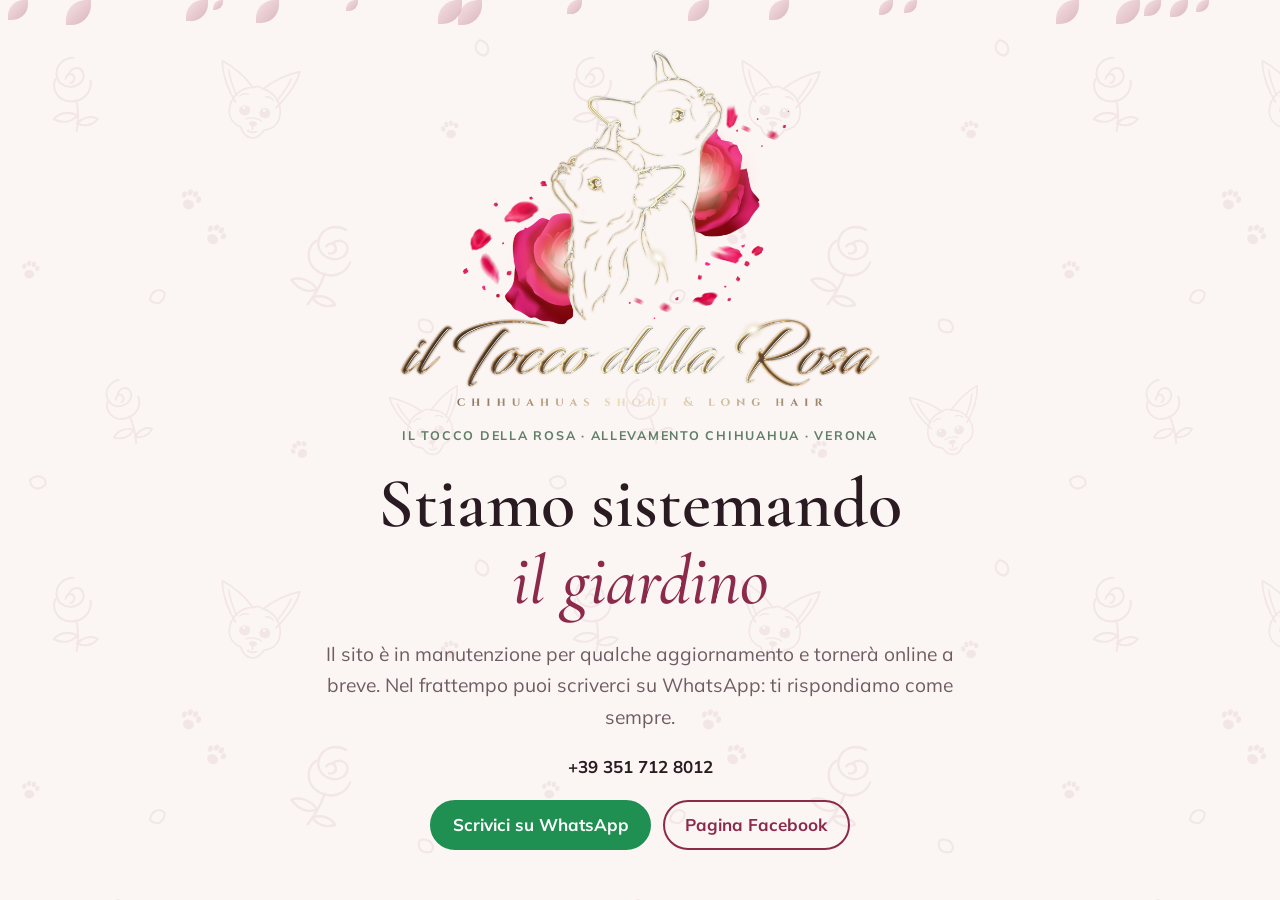
==== cani.html @ 34ce9622 "Testata: loghi ENCI e FCI trasparenti accanto al marchio Co-Authored-By: Claude Sonnet 5.5 <noreply@" ====
<!doctype html>
<html lang="it">
<head>
<meta charset="utf-8">
<meta name="viewport" content="width=device-width, initial-scale=1, viewport-fit=cover">
<title>I nostri Chihuahua: fattrici e stalloni · Il Tocco della Rosa</title>
<meta name="claude:viewport-fit-sides" content="cover">
<meta name="description" content="Fattrici e stalloni Chihuahua a pelo corto e a pelo lungo con pedigree ENCI, test delle rotule e DNA depositato. Allevamento Il Tocco della Rosa, Verona.">
<link rel="canonical" href="https://www.iltoccodellarosa.it/cani.html">
<meta property="og:title" content="I nostri Chihuahua: fattrici e stalloni · Il Tocco della Rosa">
<meta property="og:description" content="Fattrici e stalloni Chihuahua a pelo corto e a pelo lungo con pedigree ENCI, test delle rotule e DNA depositato. Allevamento Il Tocco della Rosa, Verona.">
<meta property="og:type" content="website">
<meta property="og:locale" content="it_IT">
<meta property="og:url" content="https://www.iltoccodellarosa.it/cani.html">
<meta property="og:image" content="https://www.iltoccodellarosa.it/assets/img/logo.png">
<link rel="icon" href="assets/img/favicon.png" type="image/png">
<link rel="apple-touch-icon" href="assets/img/apple-touch-icon.png">
<link rel="stylesheet" href="assets/style.css">
</head>
<body>
<div class="banner-cani" data-banner-cani></div>
<header class="top">
  <div class="wrap">
    <a class="marchio" href="index.html"><img src="assets/img/emblema.png" alt="" width="240" height="183"><span>Il Tocco della Rosa<small>Allevamento Chihuahua</small></span></a><span class="affiliazioni"><img src="assets/img/enci-trasp.png" alt="ENCI" height="32"><img src="assets/img/fci-trasp.png" alt="FCI" height="32"></span>
    <button class="menu-btn" type="button" aria-expanded="false" aria-controls="menu">Menu</button>
    <nav class="principale" id="menu" aria-label="Menu principale"><ul><li><a href="index.html">Home</a></li><li><a href="storia.html">La nostra storia</a></li><li><a href="chi-siamo.html">Chi siamo</a></li><li><a href="cani.html" aria-current="page">I nostri cani</a></li><li><a href="cuccioli.html">Cuccioli</a></li><li><a href="galleria.html">Galleria</a></li><li><a href="contatti.html">Contatti</a></li></ul></nav>
  </div>
</header>
<main>

<section class="sezione">
  <div class="wrap">
    <div class="intestazione">
      <p class="eyebrow">I nostri cani</p>
      <h1>Fattrici e stalloni</h1>
      <p class="lead">Sono i cani che vivono con noi e da cui nascono i nostri cuccioli. Molti sono nati qui, altri arrivano da allevamenti italiani ed esteri scelti con cura.</p>
    </div>
    <div class="filtri" role="group" aria-label="Filtra i cani">
      <button type="button" data-filtro="tutti" aria-pressed="true">Tutti</button>
      <button type="button" data-filtro="F" aria-pressed="false">Fattrici</button>
      <button type="button" data-filtro="M" aria-pressed="false">Stalloni</button>
      <button type="button" data-filtro="PL" aria-pressed="false">Pelo lungo</button>
      <button type="button" data-filtro="PC" aria-pressed="false">Pelo corto</button>
    </div>
    <div class="griglia-cani" id="griglia-cani"></div>
  </div>
</section>

<section class="sezione">
  <div class="wrap">
    <div class="intestazione">
      <p class="eyebrow">Dove tutto è cominciato</p>
      <h2>I Nostri Veterani</h2>
      <p class="lead">Nati nel 2018, sono i cani con cui abbiamo costruito le basi delle nostre linee. Molti dei nostri cuccioli portano il loro sangue, e loro restano parte della famiglia.</p>
    </div>
    <div class="griglia-cani" id="griglia-veterani"></div>
  </div>
</section>

</main>
<footer class="piede">
  <div class="wrap">
    <div>
      <h2>Il Tocco della Rosa</h2>
      <p class="muted">Piccolo allevamento di Chihuahua a pelo lungo e a pelo corto.</p>
    </div>
    <div>
      <h2>Pagine</h2>
      <ul><li><a href="storia.html">La nostra storia</a></li><li><a href="chi-siamo.html">Chi siamo</a></li><li><a href="cani.html">I nostri cani</a></li><li><a href="cuccioli.html">Cuccioli</a></li><li><a href="galleria.html">Galleria</a></li><li><a href="contatti.html">Contatti</a></li></ul>
    </div>
    <div>
      <h2>Contatti</h2>
      <ul>
        <li>WhatsApp: <span data-wa-numero></span></li>
        <li>Email: <span data-email></span></li>
        <li>Zona: <span data-zona></span></li>
        <li><a href="https://www.facebook.com/iltoccodellarosa/" target="_blank" rel="noopener">Pagina Facebook</a></li>
        <li><a href="https://www.instagram.com/iltoccodellarosa/" target="_blank" rel="noopener">Instagram</a></li>
        <li><a href="https://www.tiktok.com/@iltoccodellarosa" target="_blank" rel="noopener">TikTok</a></li>
      </ul>
    </div>
    <p class="riconoscimento"><img src="assets/img/enci.png" alt="ENCI" width="80" height="60" loading="lazy"><img src="assets/img/fci.png" alt="FCI" width="60" height="60" loading="lazy"><span>Allevamento riconosciuto ENCI · FCI</span></p>
    <p class="fine">© <span data-anno>2026</span> Il Tocco della Rosa · <a href="privacy.html">Privacy e cookie</a></p>
  </div>
</footer>
<a class="wa-fisso" data-wa="Ciao, vi scrivo dal sito Il Tocco della Rosa" href="contatti.html" aria-label="Scrivici su WhatsApp"><svg viewBox="0 0 24 24" fill="currentColor" aria-hidden="true"><path d="M12 2a10 10 0 0 0-8.6 15.1L2 22l5-1.3A10 10 0 1 0 12 2Zm0 18.2a8.2 8.2 0 0 1-4.2-1.2l-.3-.2-3 .8.8-2.9-.2-.3A8.2 8.2 0 1 1 12 20.2Zm4.5-6.1c-.2-.1-1.5-.7-1.7-.8s-.4-.1-.6.1-.7.8-.8 1-.3.2-.5.1a6.7 6.7 0 0 1-3.3-2.9c-.3-.4.3-.4.7-1.3.1-.2 0-.3 0-.4l-.8-1.8c-.2-.5-.4-.4-.6-.4h-.5a1 1 0 0 0-.7.3 3 3 0 0 0-.9 2.2 5.1 5.1 0 0 0 1.1 2.7 11.6 11.6 0 0 0 4.4 3.9c1.6.7 2.3.8 3.1.6a2.7 2.7 0 0 0 1.8-1.2 2.2 2.2 0 0 0 .2-1.3c-.1-.1-.3-.2-.5-.3Z"/></svg></a>
<script src="assets/config.js"></script>
<script src="assets/dati.js"></script>
<script src="assets/site.js"></script>
</body>
</html>
---- assets/style.css ----
/* Il Tocco della Rosa — foglio di stile unico per tutto il sito.
   Layout: colonna centrale stretta per i testi, griglie che vanno a una colonna da telefono;
   le foto hanno la forma di un petalo (angoli asimmetrici). */

@font-face{font-family:'Cormorant Garamond';font-style:normal;font-weight:500 600;font-display:swap;src:url('fonts/cormorant.woff2') format('woff2')}
@font-face{font-family:'Cormorant Garamond';font-style:italic;font-weight:500;font-display:swap;src:url('fonts/cormorant-italic.woff2') format('woff2')}
@font-face{font-family:'Mulish';font-style:normal;font-weight:400 700;font-display:swap;src:url('fonts/mulish.woff2') format('woff2')}

:root{
  --bg:#fbf5f4;          /* carta rosata */
  --surface:#ffffff;
  --surface-2:#f4e8e7;
  --ink:#2a1a21;
  --muted:#6f5c64;
  --line:#e7d6d7;
  --rosa:#8c2a4b;        /* rosa antica, colore principale */
  --rosa-soft:#f2dbe1;
  --foglia:#5f7f66;      /* verde foglia, secondario */
  --foglia-soft:#e3ece4;
  --wa:#1f8f52;
  --on-accent:#ffffff;
  --display:'Cormorant Garamond', 'Iowan Old Style', Georgia, serif;
  --body:'Mulish', 'Segoe UI', system-ui, -apple-system, sans-serif;
  --petalo:2.2rem .5rem 2.2rem .5rem;
  --wrap:68rem;
  color-scheme:light;
}
@media (prefers-color-scheme:dark){:root:not([data-theme="light"]){
  --bg:#1b1316;--surface:#251a1e;--surface-2:#2f2227;--ink:#f3e7ea;--muted:#c3adb5;--line:#3d2d33;
  --rosa:#e88fab;--rosa-soft:#40222d;--foglia:#9fbea6;--foglia-soft:#243229;--wa:#37b26f;--on-accent:#1b1316;color-scheme:dark}}
:root[data-theme="dark"]{
  --bg:#1b1316;--surface:#251a1e;--surface-2:#2f2227;--ink:#f3e7ea;--muted:#c3adb5;--line:#3d2d33;
  --rosa:#e88fab;--rosa-soft:#40222d;--foglia:#9fbea6;--foglia-soft:#243229;--wa:#37b26f;--on-accent:#1b1316;color-scheme:dark}

*,*::before,*::after{box-sizing:border-box}
html{-webkit-text-size-adjust:100%}
body::after{content:"";position:fixed;inset:0;z-index:-1;pointer-events:none;background:var(--rosa);opacity:.07;-webkit-mask:url(img/sfondo.svg) repeat 0 0/520px;mask:url(img/sfondo.svg) repeat 0 0/520px}
@media (prefers-color-scheme:dark){:root:not([data-theme="light"]) body::after{opacity:.035}}
:root[data-theme="dark"] body::after{opacity:.035}
body{margin:0;background:var(--bg);isolation:isolate;color:var(--ink);font-family:var(--body);font-size:1.0625rem;line-height:1.65}
img{max-width:100%;display:block}
[hidden]{display:none!important}
a{color:var(--rosa);text-underline-offset:.2em}
a:focus-visible,button:focus-visible,input:focus-visible,textarea:focus-visible,select:focus-visible{outline:3px solid var(--rosa);outline-offset:2px}
h1,h2,h3{font-family:var(--display);font-weight:600;line-height:1.1;text-wrap:balance;margin:0}
h1{font-size:clamp(2.6rem,7vw,4.4rem)}
h2{font-size:clamp(2rem,4.5vw,2.8rem)}
h3{font-size:1.6rem}
p{margin:0}
.wrap{max-width:var(--wrap);margin-inline:auto;padding-left:max(16px,env(safe-area-inset-left,0px));padding-right:max(16px,env(safe-area-inset-right,0px))}
.testo{max-width:40rem}
.stack{display:grid;gap:1rem}
.eyebrow{font-size:.78rem;letter-spacing:.14em;text-transform:uppercase;font-weight:700;color:var(--foglia)}
.lead{font-size:1.2rem;color:var(--muted)}
.muted{color:var(--muted)}

/* segnaposto: testi che Roberto deve completare, ben visibili */
.segnaposto{background:var(--rosa-soft);border:1px dashed var(--rosa);border-radius:.35rem;padding:.05em .4em;font-size:.92em;color:var(--ink)}

/* intestazione */
body::before{content:"";position:fixed;inset:0 0 auto;height:env(safe-area-inset-top,0px);z-index:10;background:var(--bg)}
.top{position:sticky;top:env(safe-area-inset-top,0px);z-index:20;background:color-mix(in srgb,var(--bg) 92%,transparent);backdrop-filter:blur(8px);border-bottom:1px solid var(--line)}
.top .wrap{display:flex;align-items:center;justify-content:space-between;gap:1rem;padding-block:.7rem}
.marchio{display:flex;align-items:center;gap:.6rem;text-decoration:none;color:var(--ink)}
.marchio img{height:4.4rem;width:auto;flex:none;margin:-.4rem 0}
@media (max-width:40rem){.marchio img{height:3.4rem}}
.marchio span{font-family:var(--display);font-size:1.5rem;font-weight:600;line-height:1}
.marchio small{display:block;font-family:var(--body);font-size:.68rem;letter-spacing:.16em;text-transform:uppercase;color:var(--muted);font-weight:700;margin-top:.2rem}
.menu-btn{display:none;background:none;border:1px solid var(--line);border-radius:.6rem;padding:.45rem .7rem;color:var(--ink);font:inherit;font-weight:700;cursor:pointer}
nav.principale ul{list-style:none;margin:0;padding:0;display:flex;flex-wrap:wrap;gap:.2rem}
nav.principale a{display:block;padding:.45rem .7rem;border-radius:2rem;text-decoration:none;color:var(--ink);font-weight:600;font-size:.95rem}
nav.principale a:hover{background:var(--surface-2)}
nav.principale a[aria-current="page"]{background:var(--rosa);color:var(--on-accent)}
@media (max-width:62rem){
  .menu-btn{display:block}
  nav.principale{display:none;position:absolute;left:0;right:0;top:100%;background:var(--bg);border-bottom:1px solid var(--line);padding:.5rem max(16px,env(safe-area-inset-right,0px)) 1rem max(16px,env(safe-area-inset-left,0px))}
  nav.principale.aperto{display:block}
  nav.principale ul{flex-direction:column}
  nav.principale a{padding:.7rem .9rem;font-size:1.05rem}
}

/* sezioni */
main{display:block}
.sezione{padding-block:clamp(3rem,7vw,5.5rem)}
.sezione + .sezione{border-top:1px solid var(--line)}
.sezione.tinta{background:var(--surface-2)}
.intestazione{display:grid;gap:.6rem;margin-bottom:2rem;max-width:44rem}

/* apertura home */
.apertura{padding-block:clamp(2.5rem,6vw,4.5rem)}
.apertura .wrap{display:grid;grid-template-columns:1.1fr .9fr;gap:clamp(2rem,5vw,4rem);align-items:center}
.apertura h1 em{font-style:italic;font-weight:500;color:var(--rosa)}
.apertura .stack{gap:1.3rem}
@media (max-width:50rem){.apertura .wrap{grid-template-columns:1fr}}

.petalo{border-radius:var(--petalo);overflow:hidden;background:var(--surface-2);aspect-ratio:4/5;max-width:100%;position:relative}
.petalo img{width:100%;height:100%;object-fit:cover}
.banner-cani{overflow:hidden;height:clamp(9rem,26vw,20rem);border-bottom:1px solid var(--line);background:var(--surface)}
.banner-cani img{width:100%;height:100%;object-fit:cover;display:block}
.banner-cani .foto-vuota{height:100%}
.foto-vuota{display:grid;place-items:center;text-align:center;padding:1.5rem;color:var(--muted);font-size:.9rem;
  background:radial-gradient(circle at 30% 25%,var(--rosa-soft),transparent 60%),radial-gradient(circle at 75% 80%,var(--foglia-soft),transparent 55%),var(--surface-2)}
.foto-vuota svg{display:block;width:3rem;height:3rem;margin:0 auto .6rem;color:var(--rosa);opacity:.7}

/* pulsanti */
.azioni{display:flex;flex-wrap:wrap;gap:.7rem}
.btn{display:inline-flex;align-items:center;gap:.55rem;padding:.8rem 1.3rem;border-radius:2rem;font-weight:700;text-decoration:none;border:2px solid var(--rosa);color:var(--rosa);background:transparent;font:inherit;font-weight:700;cursor:pointer;line-height:1.2}
.btn:hover{background:var(--rosa-soft)}
.btn.pieno{background:var(--rosa);color:var(--on-accent)}
.btn.pieno:hover{filter:brightness(1.08)}
.btn.wa{background:var(--wa);border-color:var(--wa);color:#fff}
.btn svg{width:1.25rem;height:1.25rem;flex:none}

/* punti di forza */
.punti{display:grid;grid-template-columns:repeat(auto-fit,minmax(15rem,1fr));gap:1.6rem}
.punto{display:grid;gap:.5rem;align-content:start}
.punto h3{font-size:1.45rem}
.punto .segno{width:2.6rem;height:2.6rem;border-radius:50%;display:grid;place-items:center;background:var(--foglia-soft);color:var(--foglia)}
.punto .segno svg{width:1.3rem;height:1.3rem}

/* cani */
.filtri{display:flex;flex-wrap:wrap;gap:.5rem;margin-bottom:1.5rem}
.filtri button{font:inherit;font-weight:600;font-size:.92rem;padding:.4rem .95rem;border-radius:2rem;border:1px solid var(--line);background:var(--surface);color:var(--ink);cursor:pointer}
.filtri button[aria-pressed="true"]{background:var(--ink);color:var(--bg);border-color:var(--ink)}
.griglia-cani{display:grid;grid-template-columns:repeat(auto-fill,minmax(15.5rem,1fr));gap:1.4rem}
.cane{background:var(--surface);border:1px solid var(--line);border-radius:1rem;overflow:hidden;display:grid;grid-template-rows:auto 1fr}
.cane .petalo{border-radius:0;aspect-ratio:1/1}
@media (max-width:30rem){.cane .petalo{aspect-ratio:4/3}}
.cane .corpo{padding:1rem 1.1rem 1.2rem;display:grid;gap:.45rem;align-content:start}
.cane h3{font-size:1.7rem}
.etichette{display:flex;flex-wrap:wrap;gap:.35rem}
.etichetta{font-size:.74rem;font-weight:700;letter-spacing:.06em;text-transform:uppercase;padding:.2rem .55rem;border-radius:2rem;background:var(--surface-2);color:var(--muted)}
.etichetta.f{background:var(--rosa-soft);color:var(--rosa)}
.etichetta.m{background:var(--foglia-soft);color:var(--foglia)}
.cane dl{margin:0;display:grid;grid-template-columns:auto 1fr;gap:.15rem .8rem;font-size:.92rem}
.cane dt{color:var(--muted)}
.cane dd{margin:0;min-width:0}
.cane .detto{margin:-.3rem 0 0;font-size:.9rem;color:var(--muted);font-style:italic}
.cane .nota{font-size:.9rem;font-style:italic;color:var(--muted)}

/* linea del tempo */
.tempo{list-style:none;margin:0;padding:0;display:grid;gap:0;border-left:2px solid var(--rosa-soft);margin-left:.6rem}
.tempo li{position:relative;padding:0 0 1.8rem 1.6rem;display:grid;gap:.25rem;max-width:42rem}
.tempo li::before{content:"";position:absolute;left:-.48rem;top:.45rem;width:.8rem;height:.8rem;border-radius:50%;background:var(--rosa);box-shadow:0 0 0 4px var(--bg)}
.tempo .anno{font-family:var(--display);font-size:1.7rem;font-weight:600;color:var(--rosa);line-height:1;font-variant-numeric:tabular-nums}

/* due colonne testo + foto */
.duo{display:grid;grid-template-columns:1fr 1fr;gap:clamp(2rem,5vw,4rem);align-items:start}
.duo > *{min-width:0}
@media (max-width:50rem){.duo{grid-template-columns:1fr}}
.persona{display:grid;grid-template-columns:9rem 1fr;gap:1.4rem;align-items:start}
.persona .petalo{aspect-ratio:1/1}
@media (max-width:30rem){.persona{grid-template-columns:1fr}.persona .petalo{max-width:11rem}}

/* elenco con spunte */
.spunte{list-style:none;margin:0;padding:0;display:grid;gap:.7rem}
.spunte li{display:grid;grid-template-columns:1.5rem 1fr;gap:.6rem}
.spunte li::before{content:"";width:1.1rem;height:1.1rem;margin-top:.3rem;border-radius:50%;background:var(--foglia-soft);border:2px solid var(--foglia)}

/* riquadro avviso */
.riquadro{background:var(--surface);border:1px solid var(--line);border-radius:1rem;padding:1.5rem;display:grid;gap:.8rem}
.riquadro.rosa{background:var(--rosa-soft);border-color:transparent}

/* galleria */
.galleria{display:grid;grid-template-columns:repeat(auto-fill,minmax(14rem,1fr));gap:1rem}
.galleria figure{margin:0;display:grid;gap:.4rem}
.galleria .petalo{aspect-ratio:1/1;border-radius:1rem}
.galleria button{all:unset;cursor:zoom-in;display:block;border-radius:1rem}
.galleria figcaption{font-size:.9rem;color:var(--muted)}
.lightbox{position:fixed;inset:0;z-index:50;background:rgba(15,8,11,.88);display:grid;place-items:center;padding:max(16px,env(safe-area-inset-top,0px)) max(16px,env(safe-area-inset-right,0px)) max(16px,env(safe-area-inset-bottom,0px)) max(16px,env(safe-area-inset-left,0px))}
.lightbox img{max-height:82vh;border-radius:.6rem}
.lightbox p{color:#f3e7ea;text-align:center;margin-top:.6rem}
.lightbox button{position:absolute;top:calc(12px + env(safe-area-inset-top,0px));right:calc(12px + env(safe-area-inset-right,0px));font:inherit;font-size:1rem;font-weight:700;background:#f3e7ea;color:#2a1a21;border:0;border-radius:2rem;padding:.5rem 1rem;cursor:pointer}

/* contatti e modulo */
.contatti{display:grid;grid-template-columns:.9fr 1.1fr;gap:clamp(2rem,5vw,4rem);align-items:start}
.contatti > *{min-width:0}
@media (max-width:52rem){.contatti{grid-template-columns:1fr}}
.recapiti{display:grid;gap:1.2rem}
.recapito{display:grid;grid-template-columns:2.6rem 1fr;column-gap:.8rem;align-items:center}
.recapito>:not(.icona-recapito){grid-column:2}
.icona-recapito{grid-row:1/span 2;width:2.6rem;height:2.6rem;border-radius:50%;display:grid;place-items:center;background:color-mix(in srgb,var(--rosa) 14%,transparent);color:var(--rosa)}
.icona-recapito svg{width:1.3rem;height:1.3rem}
.recapito{display:grid;gap:.15rem}
.recapito .eyebrow{color:var(--muted)}
.recapito strong{font-size:1.25rem;overflow-wrap:anywhere}
form.modulo{background:var(--surface);border:1px solid var(--line);border-radius:1.2rem;padding:clamp(1.2rem,4vw,2rem);display:grid;gap:1.1rem}
.campo{display:grid;gap:.35rem}
.campo label,.campo legend{font-weight:700;font-size:.95rem}
.campi-due{display:grid;grid-template-columns:1fr 1fr;gap:1rem}
@media (max-width:34rem){.campi-due{grid-template-columns:1fr}}
input[type=text],input[type=email],input[type=tel],select,textarea{width:100%;font:inherit;color:var(--ink);background:var(--bg);border:1px solid var(--line);border-radius:.6rem;padding:.7rem .8rem}
textarea{min-height:8rem;resize:vertical}
fieldset{border:0;margin:0;padding:0;display:grid;gap:.35rem}
.scelte{display:flex;flex-wrap:wrap;gap:.5rem 1.2rem}
.scelte label{font-weight:400;display:flex;gap:.4rem;align-items:center}
.consenso{display:grid;grid-template-columns:auto 1fr;gap:.6rem;font-size:.92rem;align-items:start}
.consenso input{margin-top:.35rem;width:1.1rem;height:1.1rem;accent-color:var(--rosa)}
.esito{border-radius:.7rem;padding:.8rem 1rem;font-weight:600}
.esito.ok{background:var(--foglia-soft);color:var(--ink)}
.esito.errore{background:var(--rosa-soft);color:var(--ink)}
.nascosto{position:absolute;left:-9999px;width:1px;height:1px;overflow:hidden}

/* testo lungo (privacy) */
.documento{max-width:44rem;display:grid;gap:1rem}
.documento h2{font-size:1.9rem;margin-top:1.2rem}

/* piede */
footer.piede{background:var(--surface-2);border-top:1px solid var(--line);padding-block:2.5rem;font-size:.93rem}
footer.piede .wrap{display:grid;grid-template-columns:repeat(auto-fit,minmax(13rem,1fr));gap:1.6rem}
footer.piede h2{font-size:1.4rem;margin-bottom:.4rem}
footer.piede ul{list-style:none;margin:0;padding:0;display:grid;gap:.25rem}
footer.piede a{color:var(--ink)}
footer.piede .fine{grid-column:1/-1;color:var(--muted);border-top:1px solid var(--line);padding-top:1.2rem}

/* pulsante WhatsApp fisso (da telefono) */
.wa-fisso{position:fixed;right:calc(16px + env(safe-area-inset-right,0px));bottom:calc(16px + env(safe-area-inset-bottom,0px));z-index:30;width:3.5rem;height:3.5rem;border-radius:50%;background:var(--wa);color:#fff;display:grid;place-items:center;box-shadow:0 6px 18px rgba(0,0,0,.22)}
.wa-fisso svg{width:1.8rem;height:1.8rem}

@media (prefers-reduced-motion:no-preference){
  .btn,.filtri button,nav.principale a{transition:background-color .15s,filter .15s}
}

/* ---------- animazioni (solo con mouse e se l'utente non ha chiesto meno movimento) ---------- */
.con-petali{position:relative;overflow:hidden;isolation:isolate}
.con-petali .alone{position:absolute;inset:0;z-index:-1;pointer-events:none;opacity:0;transition:opacity .6s;
  background:radial-gradient(28rem circle at var(--mx,50%) var(--my,50%),color-mix(in srgb,var(--rosa) 16%,transparent),transparent 70%)}
.con-petali:hover .alone{opacity:1}
.petali{position:absolute;inset:0;z-index:-1;pointer-events:none}
.petali span{position:absolute;top:0;width:var(--s,18px);height:var(--s,18px);
  translate:var(--px,0) var(--py,0);transition:translate 1s cubic-bezier(.2,.7,.2,1)}
.petali i{display:block;width:100%;height:100%;border-radius:80% 0 80% 0;opacity:.7;
  background:linear-gradient(135deg,var(--rosa-soft),color-mix(in srgb,var(--rosa) 45%,transparent))}
@media (prefers-reduced-motion:no-preference){
  .petali span{animation:cade var(--d,16s) linear infinite}
  .petali i{animation:dondola calc(var(--d,16s) / 4) ease-in-out infinite alternate}
  @keyframes cade{from{transform:translateY(-40px)}to{transform:translateY(var(--h,600px))}}
  @keyframes dondola{from{transform:translateX(-18px) rotate(-30deg)}to{transform:translateX(18px) rotate(140deg)}}
  .inclina{transition:transform .25s ease-out,box-shadow .25s;transform-style:preserve-3d;will-change:transform}
  .inclina:hover{box-shadow:0 18px 40px -18px color-mix(in srgb,var(--rosa) 45%,transparent)}
  .cane .petalo img,.galleria .petalo img,.apertura .petalo img{transition:transform .6s cubic-bezier(.2,.7,.2,1)}
  .cane:hover .petalo img,.galleria button:hover .petalo img{transform:scale(1.06)}
  .btn{transition:transform .2s,background-color .15s,filter .15s,box-shadow .2s}
  .btn:hover{transform:translateY(-2px);box-shadow:0 8px 18px -10px color-mix(in srgb,var(--rosa) 60%,transparent)}
  .punto .segno{transition:transform .35s cubic-bezier(.3,1.6,.5,1)}
  .punto:hover .segno{transform:scale(1.15) rotate(-8deg)}
  .marchio img{transition:transform .5s cubic-bezier(.3,1.6,.5,1)}
  .marchio:hover img{transform:rotate(-14deg) scale(1.1)}
  .tempo li::before{transition:transform .3s}
  .tempo li:hover::before{transform:scale(1.5)}
  .entra{transform:translateY(18px);opacity:.01;transition:transform .7s cubic-bezier(.2,.7,.2,1),opacity .7s}
  .entra.vista{transform:none;opacity:1}
}

/* dissolvenza nel passaggio tra le pagine */
@media (prefers-reduced-motion:no-preference){
  main,footer.piede{animation:compare .35s ease-out both}
  @keyframes compare{from{opacity:0;transform:translateY(6px)}to{opacity:1;transform:none}}
  html.in-uscita main,html.in-uscita footer.piede{opacity:0;transform:translateY(-4px);transition:opacity .18s ease-in,transform .18s ease-in}
}

/* banner animato */
.banner-cani.bn{position:relative;height:clamp(8rem,19.5vw,14.5rem);background:#2a1a20;isolation:isolate}
.bn-bg{position:absolute;inset:-8%;background-size:cover;background-position:center;filter:blur(18px) saturate(1.2);opacity:0;transform:scale(1.1);transition:opacity 1.8s ease;animation:bn-ken 26s ease-in-out infinite alternate}
.bn-bg.on{opacity:.9}
@keyframes bn-ken{from{transform:scale(1.1) translateX(-2%)}to{transform:scale(1.25) translateX(2%)}}
.bn-velo{position:absolute;inset:0;background:radial-gradient(ellipse at 50% 120%,rgba(140,42,75,.55),transparent 60%),linear-gradient(90deg,rgba(40,18,26,.55),rgba(40,18,26,.05) 30%,rgba(40,18,26,.05) 70%,rgba(40,18,26,.55))}
.bn-carte{position:absolute;inset:0;display:flex;justify-content:center;align-items:center;gap:0;padding:0 1rem}
.bn-carta{position:relative;margin:0;height:78%;aspect-ratio:4/5;-webkit-mask:radial-gradient(closest-side,#000 82%,transparent 100%);mask:radial-gradient(closest-side,#000 82%,transparent 100%);animation:bn-galleggia 7s ease-in-out infinite}
.bn-carta img{display:block;width:100%;height:100%;object-fit:cover;transition:opacity 1.2s ease}
.bn-carta .bn-next{position:absolute;inset:0;opacity:0}
.bn-carta.cambia .bn-next{opacity:1}
.bn-carta+.bn-carta{margin-left:clamp(-1.2rem,-1vw,-.4rem)}.bn-c0{--r:-7deg;height:42%;animation-delay:-1s}.bn-c1{--r:-4deg;height:56%;z-index:1;animation-delay:-3s}.bn-c2{--r:-2deg;height:72%;z-index:2;animation-delay:-5s}.bn-c3{--r:0deg;height:98%;z-index:3;animation-delay:-2s}.bn-c4{--r:2deg;height:72%;z-index:2;animation-delay:-4s}.bn-c5{--r:4deg;height:56%;z-index:1;animation-delay:-6s}.bn-c6{--r:7deg;height:42%;animation-delay:-1.5s}
@keyframes bn-galleggia{0%,100%{transform:rotate(var(--r)) translateY(0)}50%{transform:rotate(calc(var(--r) * -.4)) translateY(-8px)}}
@media (max-width:40rem){.bn-c0,.bn-c6{display:none}}
.bn-petali{position:absolute;inset:0;overflow:hidden;pointer-events:none}
.bn-petali i{position:absolute;top:-10%;width:14px;height:10px;border-radius:70% 0 70% 0;background:linear-gradient(135deg,#f6b6c8,#e47fa0);opacity:.85;animation:bn-cade linear infinite}
@keyframes bn-cade{0%{transform:translate(0,0) rotate(0)}100%{transform:translate(60px,var(--h,26rem)) rotate(540deg);opacity:0}}
@media (prefers-reduced-motion:reduce){.bn-bg,.bn-carta,.bn-petali i{animation:none}.bn-petali{display:none}}
/* modulo a tutta pagina (contatti.html?modulo) */
.torna-contatti{display:none}
.solo-modulo .recapiti,.solo-modulo .intestazione .lead,.solo-modulo .piede{display:none}
.solo-modulo .contatti{grid-template-columns:minmax(0,46rem);justify-content:center;gap:.8rem}
.solo-modulo .intestazione{max-width:46rem;margin-inline:auto}
.solo-modulo .torna-contatti{display:block;margin:0}
/* video TikTok in galleria */
.galleria .video-tt{aspect-ratio:9/16;border-radius:1rem;overflow:hidden;background:#000}
.galleria .video-tt iframe{display:block;width:100%;height:100%;border:0}
.galleria{align-items:start}
.galleria .cartella a{display:block;text-decoration:none;color:inherit}
.album{position:relative;padding:.6rem .6rem 0 0}
.album .foglio{position:absolute;inset:.6rem .6rem 0 0;border-radius:1rem;background:#f6c9d6;box-shadow:0 6px 18px -8px rgba(140,42,75,.5)}
.album .f1{transform:rotate(5deg)}.album .f2{transform:rotate(-3deg);background:#fbe3ea}
.copertina-sez{position:relative;aspect-ratio:1;border-radius:1rem;overflow:hidden;display:grid;place-items:center;background:linear-gradient(135deg,#f8d3de,#e98aa8);box-shadow:0 14px 30px -14px rgba(140,42,75,.6);transition:transform .35s ease}
.copertina-sez img{position:absolute;inset:0;width:100%;height:100%;object-fit:cover}
.copertina-sez::after{content:"";position:absolute;inset:0;background:linear-gradient(180deg,rgba(228,127,160,.15) 30%,rgba(140,42,75,.85))}
.copertina-sez .disegno svg{width:5rem;height:5rem;color:#fff}
.cartella a:hover .copertina-sez{transform:translateY(-4px) rotate(-1deg)}
.copertina-sez .play{position:absolute;z-index:1;top:.8rem;right:.8rem;width:2.6rem;height:2.6rem;border-radius:50%;background:rgba(255,255,255,.92);color:#8c2a4b;display:grid;place-items:center}
.copertina-sez .play svg{width:1.2rem;height:1.2rem;margin-left:.15rem}
.copertina-sez .titolo-sez{position:absolute;z-index:1;left:1rem;right:1rem;bottom:2.9rem;color:#fff;font-family:'Cormorant Garamond',serif;font-size:1.7rem;line-height:1.1;text-shadow:0 2px 8px rgba(0,0,0,.35)}
.copertina-sez .conta{position:absolute;z-index:1;left:1rem;bottom:1rem;background:#fff;color:#8c2a4b;font-size:.85rem;font-weight:600;padding:.25rem .8rem;border-radius:1rem;white-space:nowrap}
.piede .riconoscimento{grid-column:1/-1;margin:0;padding-top:1rem;border-top:1px solid var(--line);display:flex;align-items:center;justify-content:center;gap:1rem;flex-wrap:wrap;text-align:center;font-size:.95rem;letter-spacing:.02em}
.piede .riconoscimento img{height:3.4rem;width:auto;background:#fff;border-radius:.6rem;padding:.25rem}
/* piè di pagina ridotto: solo affisso/loghi e copyright (le colonne doppiavano menu e contatti) */
.piede .wrap > div{display:none}
.piede .riconoscimento{border-top:0;padding-top:0}
/* piè di pagina compatto: loghi, sotto la scritta piccola, poi copyright */
footer.piede{padding-block:1.4rem}
footer.piede .wrap{gap:.6rem}
.piede .riconoscimento{gap:.4rem 1rem}
.piede .riconoscimento span{flex-basis:100%;font-size:.78rem;letter-spacing:.06em;color:var(--muted)}
.piede .riconoscimento img{height:2.8rem}
footer.piede .fine{border-top:0;padding-top:0;margin:0;text-align:center;font-size:.82rem}

.didascalia{text-align:center;font-style:italic;font-size:.9rem;opacity:.8;margin-top:.6rem}
.cane .credito{font-size:.75rem;font-style:italic;color:var(--muted);text-align:center;margin:.35rem .8rem 0}
[data-copertina] .petalo{aspect-ratio:.92}
.top .affiliazioni{display:flex;align-items:center;gap:.4rem;margin-right:auto;flex:none}
.top .affiliazioni img{height:1.6rem;width:auto;opacity:.9}
@media (max-width:70rem) and (min-width:62.01rem){.top .wrap{gap:.5rem}.top .affiliazioni{gap:.25rem}.top .affiliazioni img{height:1.2rem}nav.principale a{padding:.45rem .5rem;font-size:.9rem}}
@media (max-width:40rem){.top .affiliazioni{gap:.4rem}.top .affiliazioni img{height:1.5rem}}
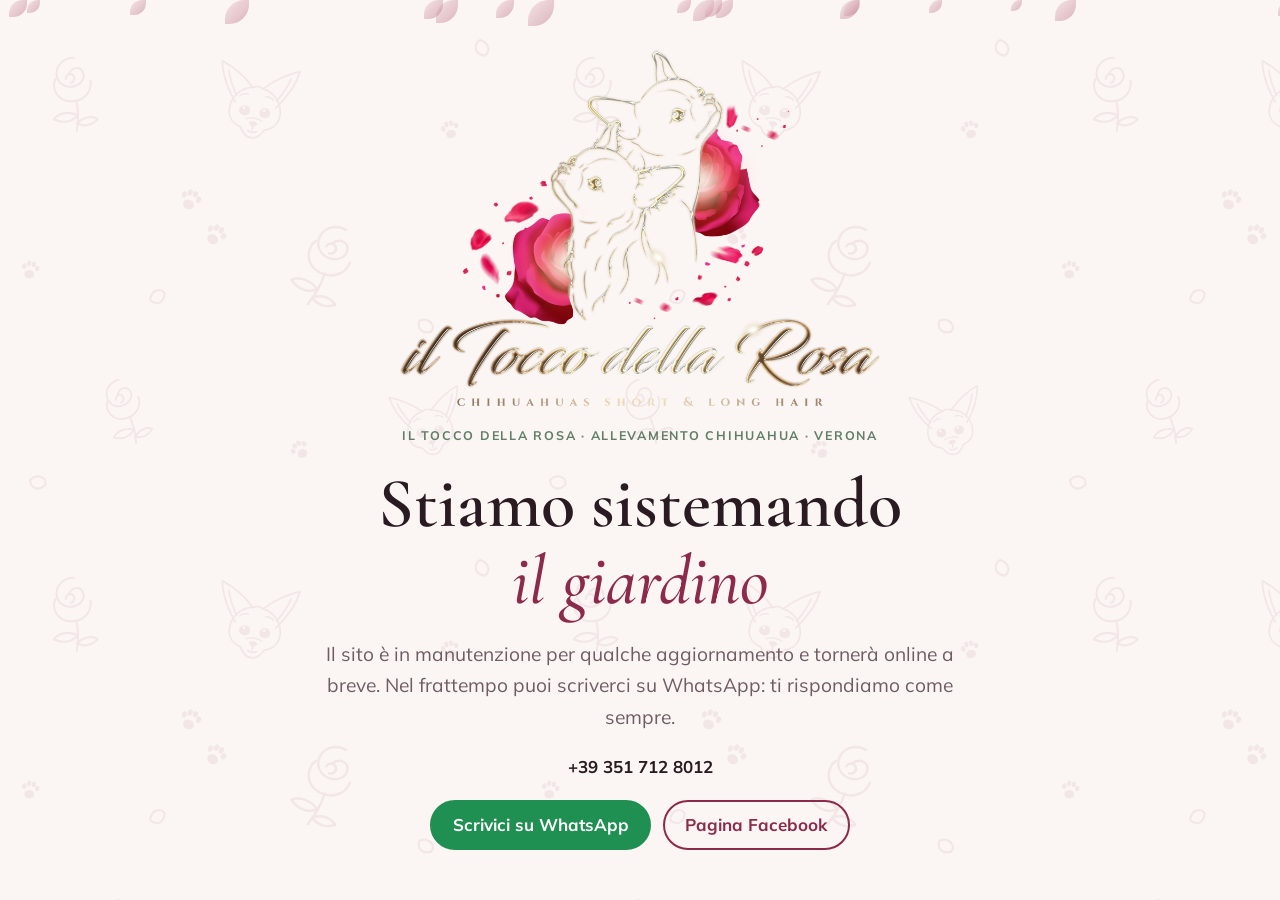
==== commit 742d4044: "Testata: loghi ENCI e FCI opachi, insieme a sinistra del marchio Co-Authored-By: Claude Sonnet 5.5 <" ====
--- a/cani.html
+++ b/cani.html
@@ -21,7 +21,7 @@
 <div class="banner-cani" data-banner-cani></div>
 <header class="top">
   <div class="wrap">
-    <a class="marchio" href="index.html"><img src="assets/img/emblema.png" alt="" width="240" height="183"><span>Il Tocco della Rosa<small>Allevamento Chihuahua</small></span></a><span class="affiliazioni"><img src="assets/img/enci-trasp.png" alt="ENCI" height="32"><img src="assets/img/fci-trasp.png" alt="FCI" height="32"></span>
+    <span class="affiliazioni"><img src="assets/img/enci-op.png" alt="ENCI" height="32"><img src="assets/img/fci-op.png" alt="FCI" height="32"></span><a class="marchio" href="index.html"><img src="assets/img/emblema.png" alt="" width="240" height="183"><span>Il Tocco della Rosa<small>Allevamento Chihuahua</small></span></a>
     <button class="menu-btn" type="button" aria-expanded="false" aria-controls="menu">Menu</button>
     <nav class="principale" id="menu" aria-label="Menu principale"><ul><li><a href="index.html">Home</a></li><li><a href="storia.html">La nostra storia</a></li><li><a href="chi-siamo.html">Chi siamo</a></li><li><a href="cani.html" aria-current="page">I nostri cani</a></li><li><a href="cuccioli.html">Cuccioli</a></li><li><a href="galleria.html">Galleria</a></li><li><a href="contatti.html">Contatti</a></li></ul></nav>
   </div>
--- a/assets/style.css
+++ b/assets/style.css
@@ -71,7 +71,7 @@
 nav.principale a{display:block;padding:.45rem .7rem;border-radius:2rem;text-decoration:none;color:var(--ink);font-weight:600;font-size:.95rem}
 nav.principale a:hover{background:var(--surface-2)}
 nav.principale a[aria-current="page"]{background:var(--rosa);color:var(--on-accent)}
-@media (max-width:62rem){
+@media (max-width:68rem){
   .menu-btn{display:block}
   nav.principale{display:none;position:absolute;left:0;right:0;top:100%;background:var(--bg);border-bottom:1px solid var(--line);padding:.5rem max(16px,env(safe-area-inset-right,0px)) 1rem max(16px,env(safe-area-inset-left,0px))}
   nav.principale.aperto{display:block}
@@ -316,7 +316,8 @@
 .didascalia{text-align:center;font-style:italic;font-size:.9rem;opacity:.8;margin-top:.6rem}
 .cane .credito{font-size:.75rem;font-style:italic;color:var(--muted);text-align:center;margin:.35rem .8rem 0}
 [data-copertina] .petalo{aspect-ratio:.92}
-.top .affiliazioni{display:flex;align-items:center;gap:.4rem;margin-right:auto;flex:none}
-.top .affiliazioni img{height:1.6rem;width:auto;opacity:.9}
-@media (max-width:70rem) and (min-width:62.01rem){.top .wrap{gap:.5rem}.top .affiliazioni{gap:.25rem}.top .affiliazioni img{height:1.2rem}nav.principale a{padding:.45rem .5rem;font-size:.9rem}}
-@media (max-width:40rem){.top .affiliazioni{gap:.4rem}.top .affiliazioni img{height:1.5rem}}
+.top .affiliazioni{display:flex;align-items:center;gap:.4rem;flex:none}
+.top .affiliazioni + .marchio{margin-right:auto}
+.top .affiliazioni img{height:2.1rem;width:auto;background:#fff;border-radius:.4rem;padding:.12rem;box-shadow:0 1px 4px rgba(0,0,0,.12)}
+@media (min-width:68.01rem){.top .wrap{gap:.6rem}.top .affiliazioni{gap:.25rem}nav.principale a{padding:.45rem .5rem;font-size:.9rem}}
+@media (max-width:40rem){.top .affiliazioni{gap:.25rem}.top .affiliazioni img{height:1.7rem}.top .wrap{gap:.5rem}}
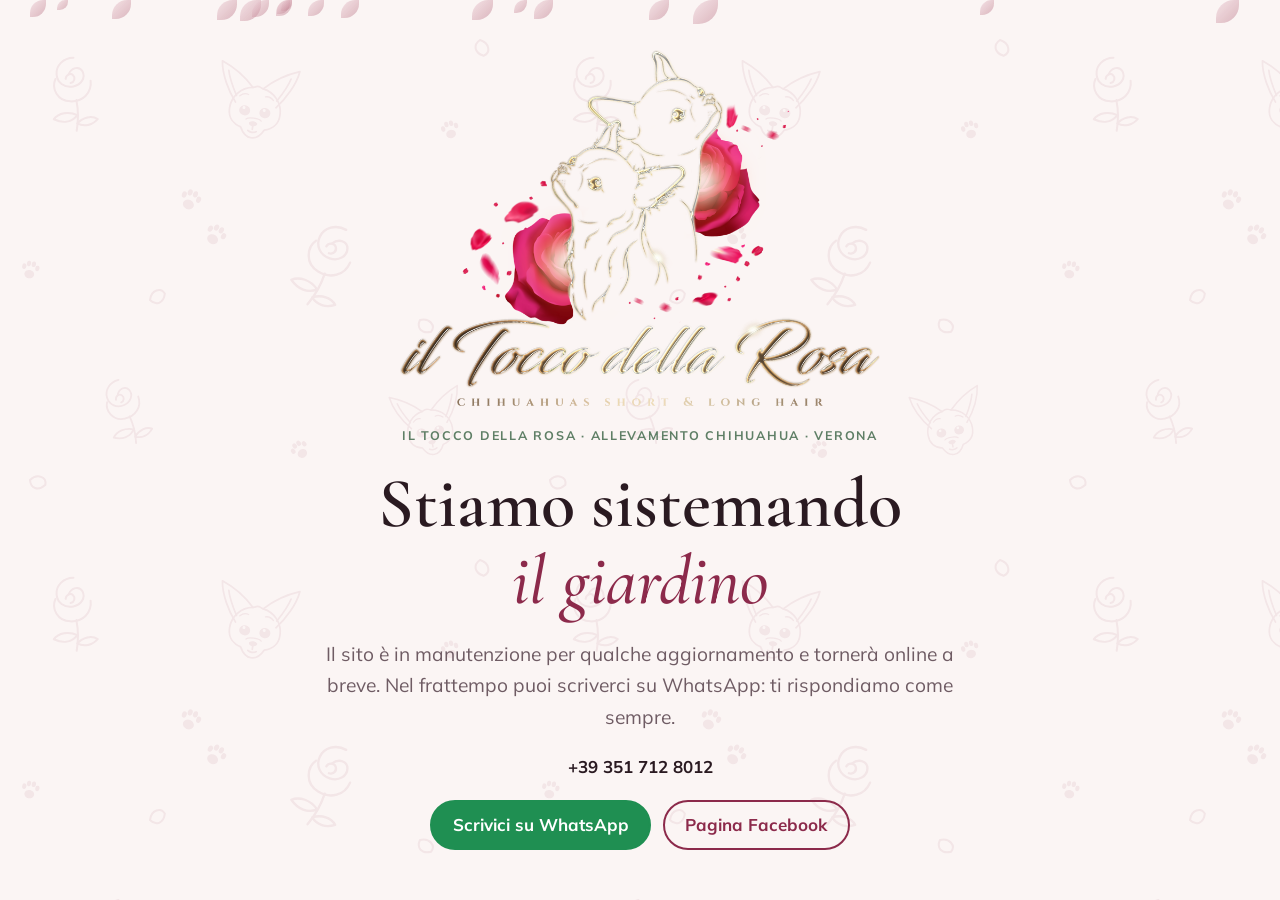
==== commit a732c49f: "Testata: loghi ENCI e FCI del piè di pagina, 30% più piccoli Co-Authored-By: Claude Sonnet 5.5 <nore" ====
--- a/cani.html
+++ b/cani.html
@@ -21,7 +21,7 @@
 <div class="banner-cani" data-banner-cani></div>
 <header class="top">
   <div class="wrap">
-    <span class="affiliazioni"><img src="assets/img/enci-op.png" alt="ENCI" height="32"><img src="assets/img/fci-op.png" alt="FCI" height="32"></span><a class="marchio" href="index.html"><img src="assets/img/emblema.png" alt="" width="240" height="183"><span>Il Tocco della Rosa<small>Allevamento Chihuahua</small></span></a>
+    <span class="affiliazioni"><img src="assets/img/enci.png" alt="ENCI" height="32"><img src="assets/img/fci.png" alt="FCI" height="32"></span><a class="marchio" href="index.html"><img src="assets/img/emblema.png" alt="" width="240" height="183"><span>Il Tocco della Rosa<small>Allevamento Chihuahua</small></span></a>
     <button class="menu-btn" type="button" aria-expanded="false" aria-controls="menu">Menu</button>
     <nav class="principale" id="menu" aria-label="Menu principale"><ul><li><a href="index.html">Home</a></li><li><a href="storia.html">La nostra storia</a></li><li><a href="chi-siamo.html">Chi siamo</a></li><li><a href="cani.html" aria-current="page">I nostri cani</a></li><li><a href="cuccioli.html">Cuccioli</a></li><li><a href="galleria.html">Galleria</a></li><li><a href="contatti.html">Contatti</a></li></ul></nav>
   </div>
--- a/assets/style.css
+++ b/assets/style.css
@@ -318,6 +318,6 @@
 [data-copertina] .petalo{aspect-ratio:.92}
 .top .affiliazioni{display:flex;align-items:center;gap:.4rem;flex:none}
 .top .affiliazioni + .marchio{margin-right:auto}
-.top .affiliazioni img{height:2.1rem;width:auto;background:#fff;border-radius:.4rem;padding:.12rem;box-shadow:0 1px 4px rgba(0,0,0,.12)}
+.top .affiliazioni img{height:2.4rem;width:auto;background:#fff;border-radius:.42rem;padding:.18rem}
 @media (min-width:68.01rem){.top .wrap{gap:.6rem}.top .affiliazioni{gap:.25rem}nav.principale a{padding:.45rem .5rem;font-size:.9rem}}
-@media (max-width:40rem){.top .affiliazioni{gap:.25rem}.top .affiliazioni img{height:1.7rem}.top .wrap{gap:.5rem}}
+@media (max-width:40rem){.top .affiliazioni{gap:.25rem}.top .affiliazioni img{height:2rem}.top .wrap{gap:.5rem}}
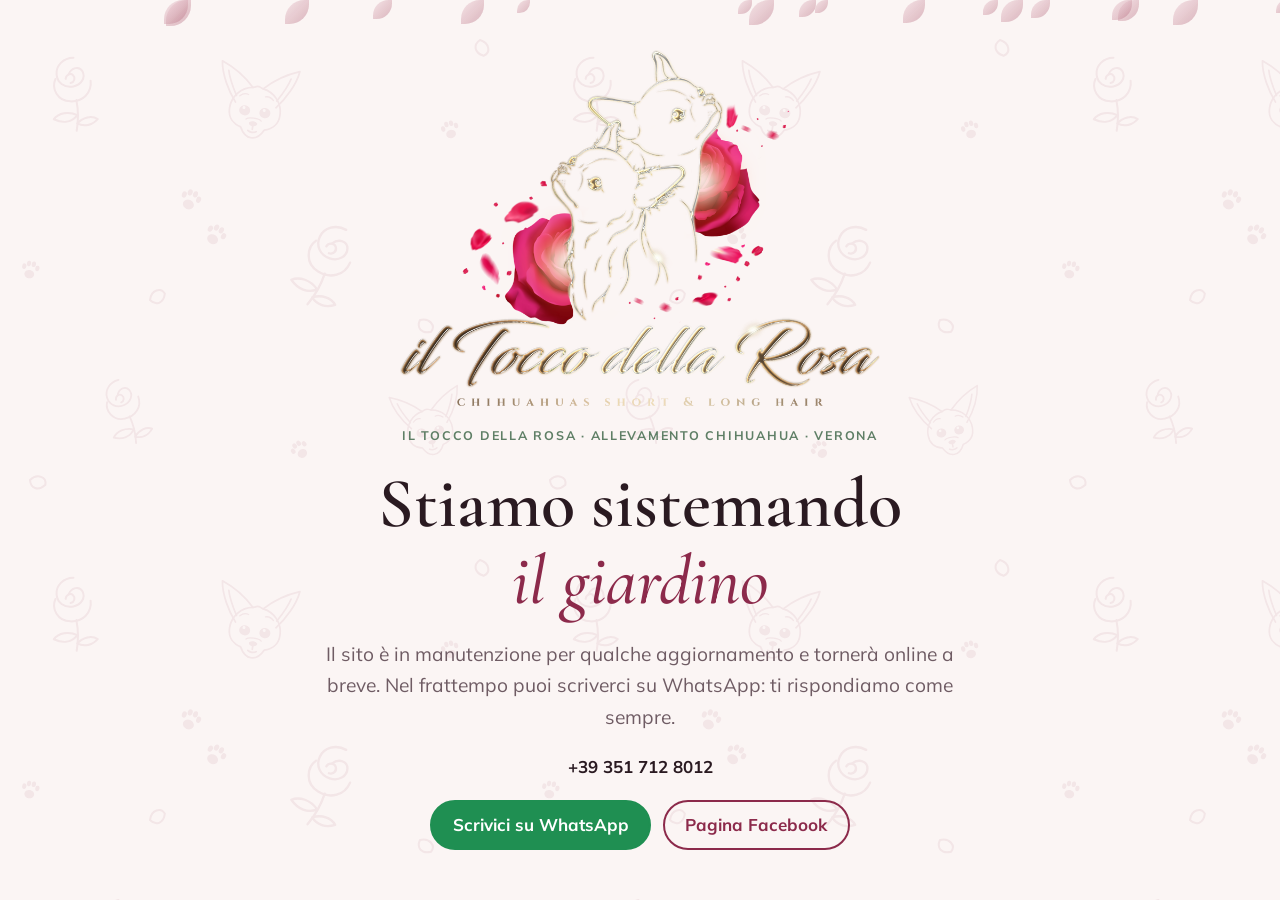
==== commit 19a7a879: "Menu: nascosta la voce Cuccioli (la pagina resta raggiungibile) Co-Authored-By: Claude Sonnet 5.5 <n" ====
--- a/cani.html
+++ b/cani.html
@@ -23,7 +23,7 @@
   <div class="wrap">
     <span class="affiliazioni"><img src="assets/img/enci.png" alt="ENCI" height="32"><img src="assets/img/fci.png" alt="FCI" height="32"></span><a class="marchio" href="index.html"><img src="assets/img/emblema.png" alt="" width="240" height="183"><span>Il Tocco della Rosa<small>Allevamento Chihuahua</small></span></a>
     <button class="menu-btn" type="button" aria-expanded="false" aria-controls="menu">Menu</button>
-    <nav class="principale" id="menu" aria-label="Menu principale"><ul><li><a href="index.html">Home</a></li><li><a href="storia.html">La nostra storia</a></li><li><a href="chi-siamo.html">Chi siamo</a></li><li><a href="cani.html" aria-current="page">I nostri cani</a></li><li><a href="cuccioli.html">Cuccioli</a></li><li><a href="galleria.html">Galleria</a></li><li><a href="contatti.html">Contatti</a></li></ul></nav>
+    <nav class="principale" id="menu" aria-label="Menu principale"><ul><li><a href="index.html">Home</a></li><li><a href="storia.html">La nostra storia</a></li><li><a href="chi-siamo.html">Chi siamo</a></li><li><a href="cani.html" aria-current="page">I nostri cani</a></li><li><a href="galleria.html">Galleria</a></li><li><a href="contatti.html">Contatti</a></li></ul></nav>
   </div>
 </header>
 <main>
@@ -66,7 +66,7 @@
     </div>
     <div>
       <h2>Pagine</h2>
-      <ul><li><a href="storia.html">La nostra storia</a></li><li><a href="chi-siamo.html">Chi siamo</a></li><li><a href="cani.html">I nostri cani</a></li><li><a href="cuccioli.html">Cuccioli</a></li><li><a href="galleria.html">Galleria</a></li><li><a href="contatti.html">Contatti</a></li></ul>
+      <ul><li><a href="storia.html">La nostra storia</a></li><li><a href="chi-siamo.html">Chi siamo</a></li><li><a href="cani.html">I nostri cani</a></li><li><a href="galleria.html">Galleria</a></li><li><a href="contatti.html">Contatti</a></li></ul>
     </div>
     <div>
       <h2>Contatti</h2>
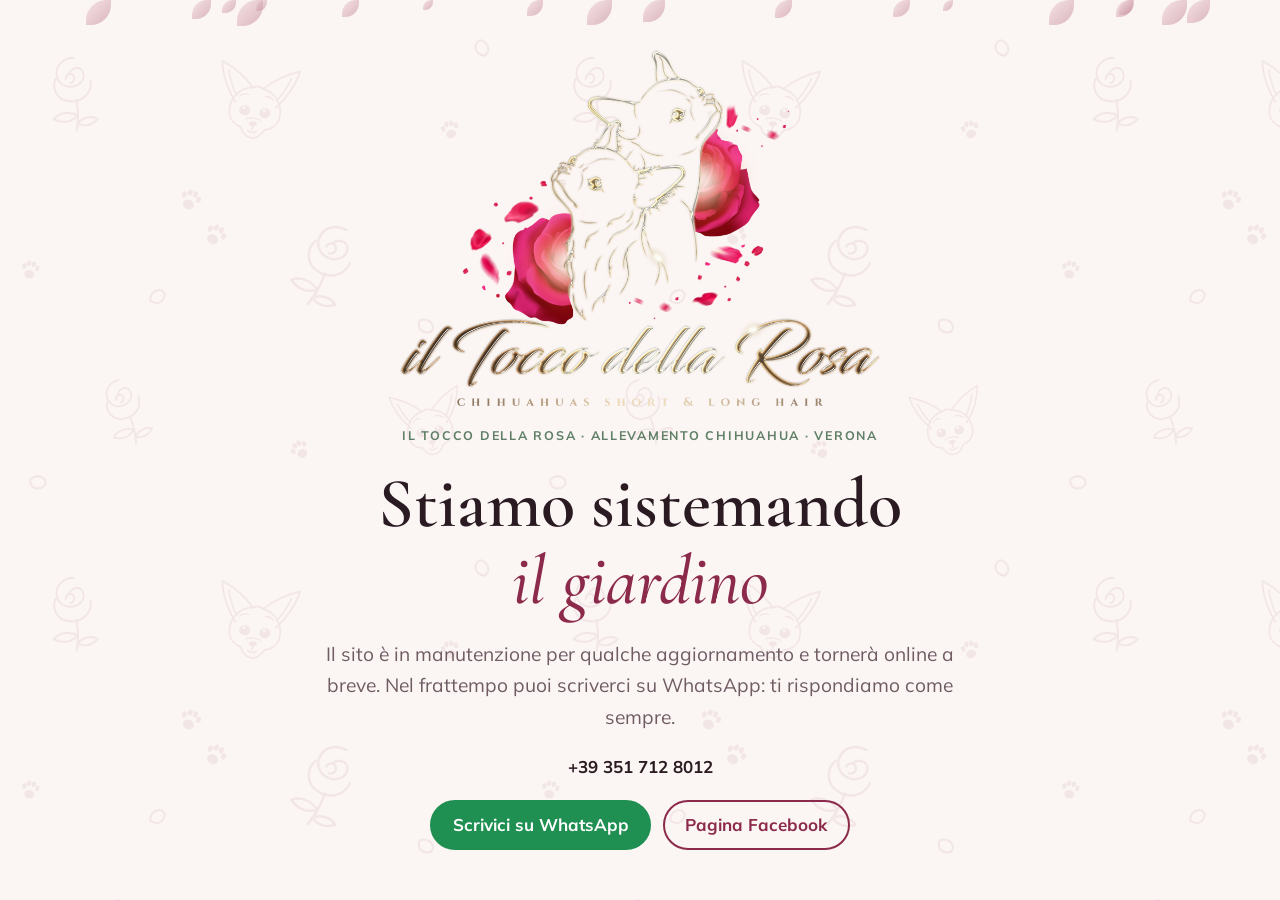
==== commit 394e8b91: "Nuova pagina Genetica con voce di menu e nel piè di pagina Co-Authored-By: Claude Sonnet 5.5 <norepl" ====
--- a/cani.html
+++ b/cani.html
@@ -23,7 +23,7 @@
   <div class="wrap">
     <span class="affiliazioni"><img src="assets/img/enci.png" alt="ENCI" height="32"><img src="assets/img/fci.png" alt="FCI" height="32"></span><a class="marchio" href="index.html"><img src="assets/img/emblema.png" alt="" width="240" height="183"><span>Il Tocco della Rosa<small>Allevamento Chihuahua</small></span></a>
     <button class="menu-btn" type="button" aria-expanded="false" aria-controls="menu">Menu</button>
-    <nav class="principale" id="menu" aria-label="Menu principale"><ul><li><a href="index.html">Home</a></li><li><a href="storia.html">La nostra storia</a></li><li><a href="chi-siamo.html">Chi siamo</a></li><li><a href="cani.html" aria-current="page">I nostri cani</a></li><li><a href="galleria.html">Galleria</a></li><li><a href="contatti.html">Contatti</a></li></ul></nav>
+    <nav class="principale" id="menu" aria-label="Menu principale"><ul><li><a href="index.html">Home</a></li><li><a href="storia.html">La nostra storia</a></li><li><a href="chi-siamo.html">Chi siamo</a></li><li><a href="cani.html" aria-current="page">I nostri cani</a></li><li><a href="genetica.html">Genetica</a></li><li><a href="galleria.html">Galleria</a></li><li><a href="contatti.html">Contatti</a></li></ul></nav>
   </div>
 </header>
 <main>
@@ -66,7 +66,7 @@
     </div>
     <div>
       <h2>Pagine</h2>
-      <ul><li><a href="storia.html">La nostra storia</a></li><li><a href="chi-siamo.html">Chi siamo</a></li><li><a href="cani.html">I nostri cani</a></li><li><a href="galleria.html">Galleria</a></li><li><a href="contatti.html">Contatti</a></li></ul>
+      <ul><li><a href="storia.html">La nostra storia</a></li><li><a href="chi-siamo.html">Chi siamo</a></li><li><a href="cani.html">I nostri cani</a></li><li><a href="genetica.html">Genetica</a></li><li><a href="galleria.html">Galleria</a></li><li><a href="contatti.html">Contatti</a></li></ul>
     </div>
     <div>
       <h2>Contatti</h2>
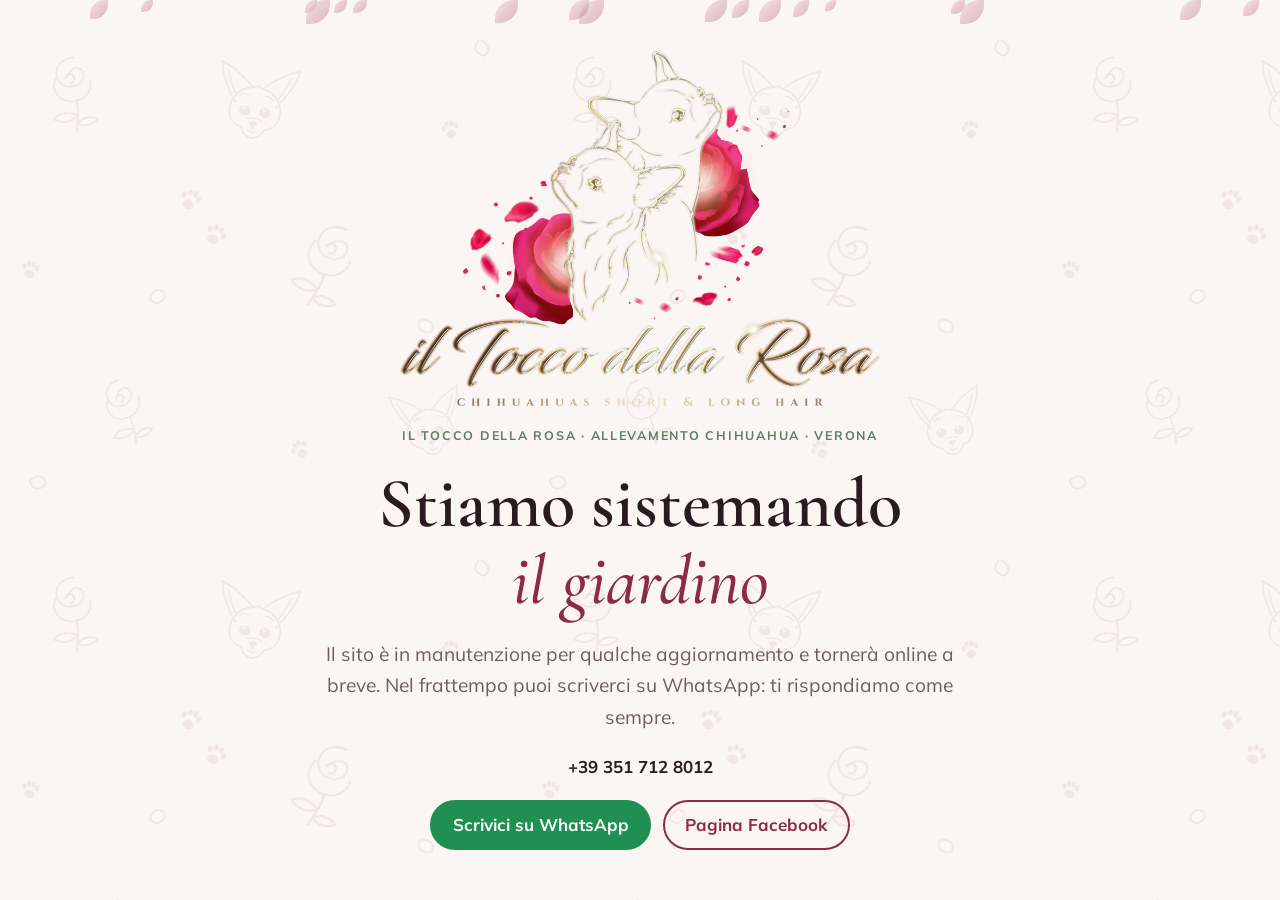
==== commit fc986447: "Testata: tolti i loghi ENCI e FCI, menu come prima Co-Authored-By: Claude Sonnet 5.5 <noreply@anthro" ====
--- a/cani.html
+++ b/cani.html
@@ -21,7 +21,7 @@
 <div class="banner-cani" data-banner-cani></div>
 <header class="top">
   <div class="wrap">
-    <span class="affiliazioni"><img src="assets/img/enci.png" alt="ENCI" height="32"><img src="assets/img/fci.png" alt="FCI" height="32"></span><a class="marchio" href="index.html"><img src="assets/img/emblema.png" alt="" width="240" height="183"><span>Il Tocco della Rosa<small>Allevamento Chihuahua</small></span></a>
+    <a class="marchio" href="index.html"><img src="assets/img/emblema.png" alt="" width="240" height="183"><span>Il Tocco della Rosa<small>Allevamento Chihuahua</small></span></a>
     <button class="menu-btn" type="button" aria-expanded="false" aria-controls="menu">Menu</button>
     <nav class="principale" id="menu" aria-label="Menu principale"><ul><li><a href="index.html">Home</a></li><li><a href="storia.html">La nostra storia</a></li><li><a href="chi-siamo.html">Chi siamo</a></li><li><a href="cani.html" aria-current="page">I nostri cani</a></li><li><a href="genetica.html">Genetica</a></li><li><a href="galleria.html">Galleria</a></li><li><a href="contatti.html">Contatti</a></li></ul></nav>
   </div>
--- a/assets/style.css
+++ b/assets/style.css
@@ -71,7 +71,7 @@
 nav.principale a{display:block;padding:.45rem .7rem;border-radius:2rem;text-decoration:none;color:var(--ink);font-weight:600;font-size:.95rem}
 nav.principale a:hover{background:var(--surface-2)}
 nav.principale a[aria-current="page"]{background:var(--rosa);color:var(--on-accent)}
-@media (max-width:68rem){
+@media (max-width:58rem){
   .menu-btn{display:block}
   nav.principale{display:none;position:absolute;left:0;right:0;top:100%;background:var(--bg);border-bottom:1px solid var(--line);padding:.5rem max(16px,env(safe-area-inset-right,0px)) 1rem max(16px,env(safe-area-inset-left,0px))}
   nav.principale.aperto{display:block}
@@ -316,8 +316,3 @@
 .didascalia{text-align:center;font-style:italic;font-size:.9rem;opacity:.8;margin-top:.6rem}
 .cane .credito{font-size:.75rem;font-style:italic;color:var(--muted);text-align:center;margin:.35rem .8rem 0}
 [data-copertina] .petalo{aspect-ratio:.92}
-.top .affiliazioni{display:flex;align-items:center;gap:.4rem;flex:none}
-.top .affiliazioni + .marchio{margin-right:auto}
-.top .affiliazioni img{height:2.4rem;width:auto;background:#fff;border-radius:.42rem;padding:.18rem}
-@media (min-width:68.01rem){.top .wrap{gap:.6rem}.top .affiliazioni{gap:.25rem}nav.principale a{padding:.45rem .5rem;font-size:.9rem}}
-@media (max-width:40rem){.top .affiliazioni{gap:.25rem}.top .affiliazioni img{height:2rem}.top .wrap{gap:.5rem}}
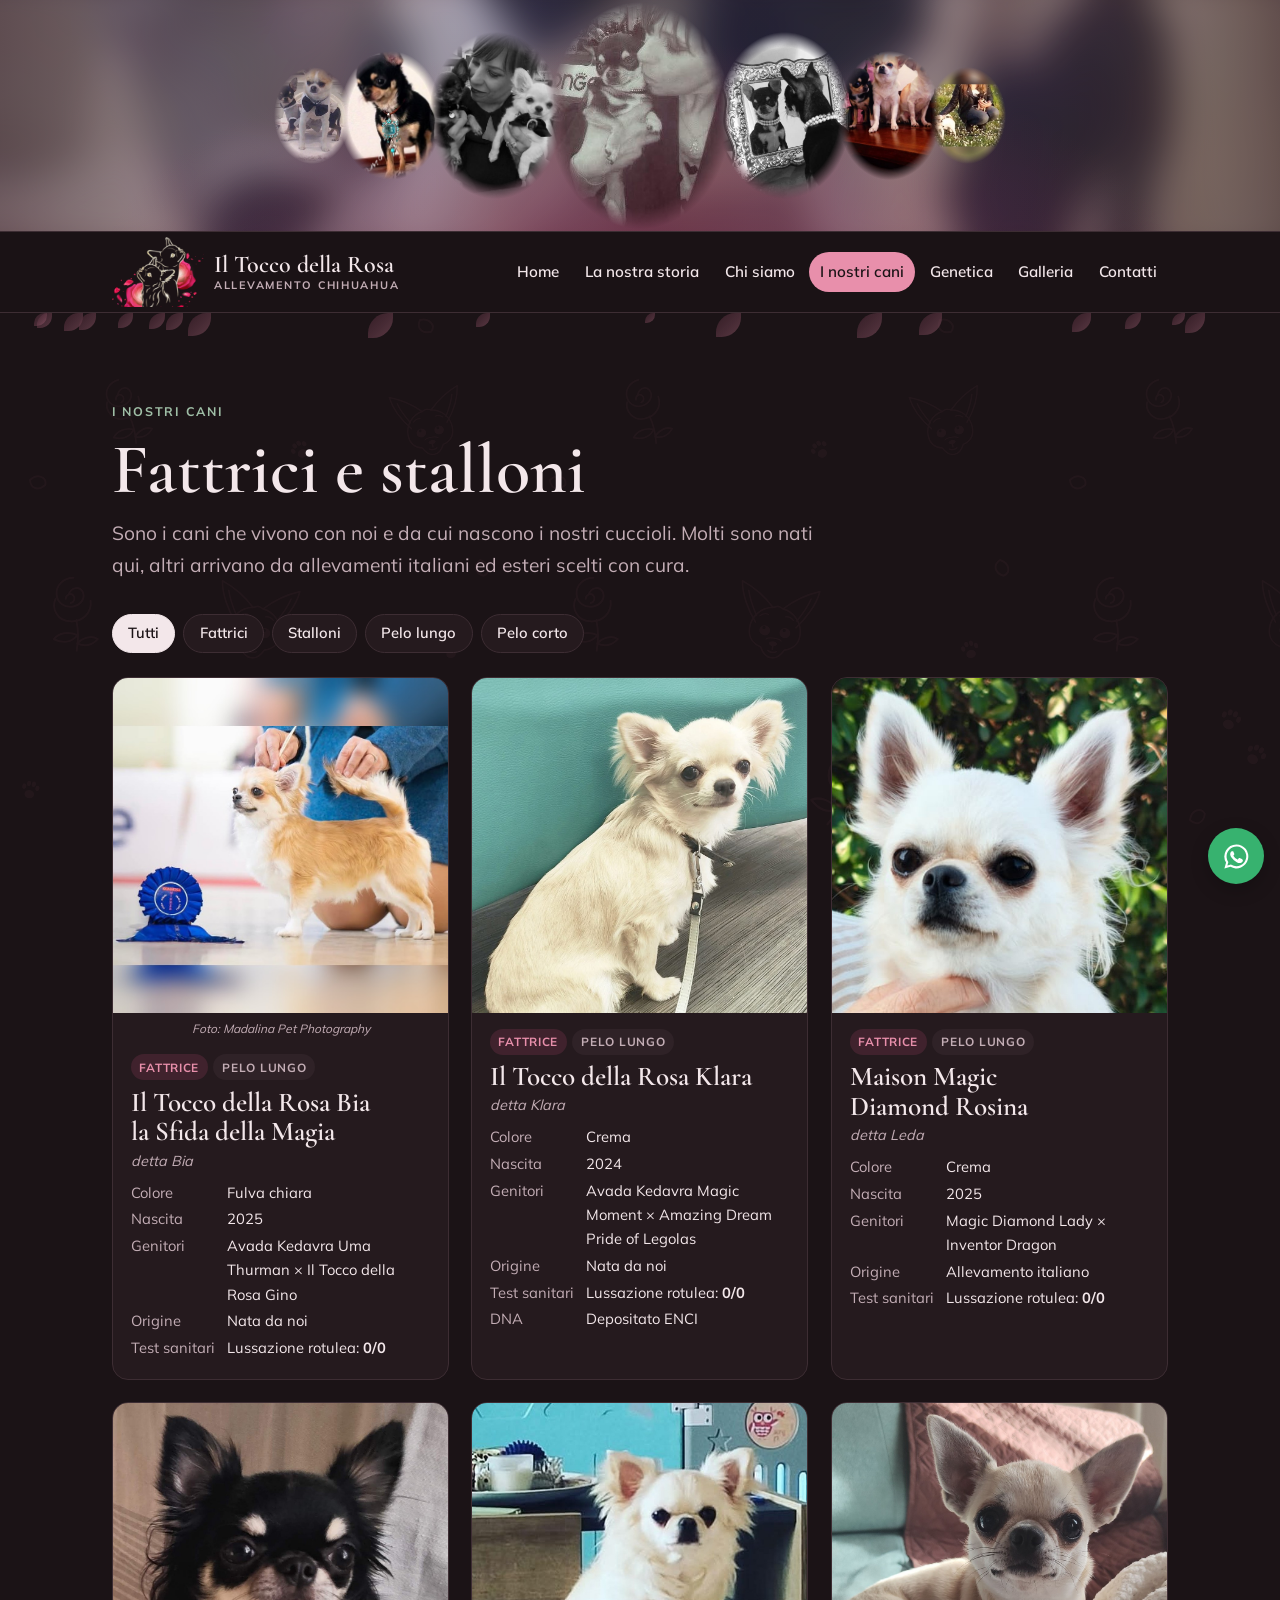
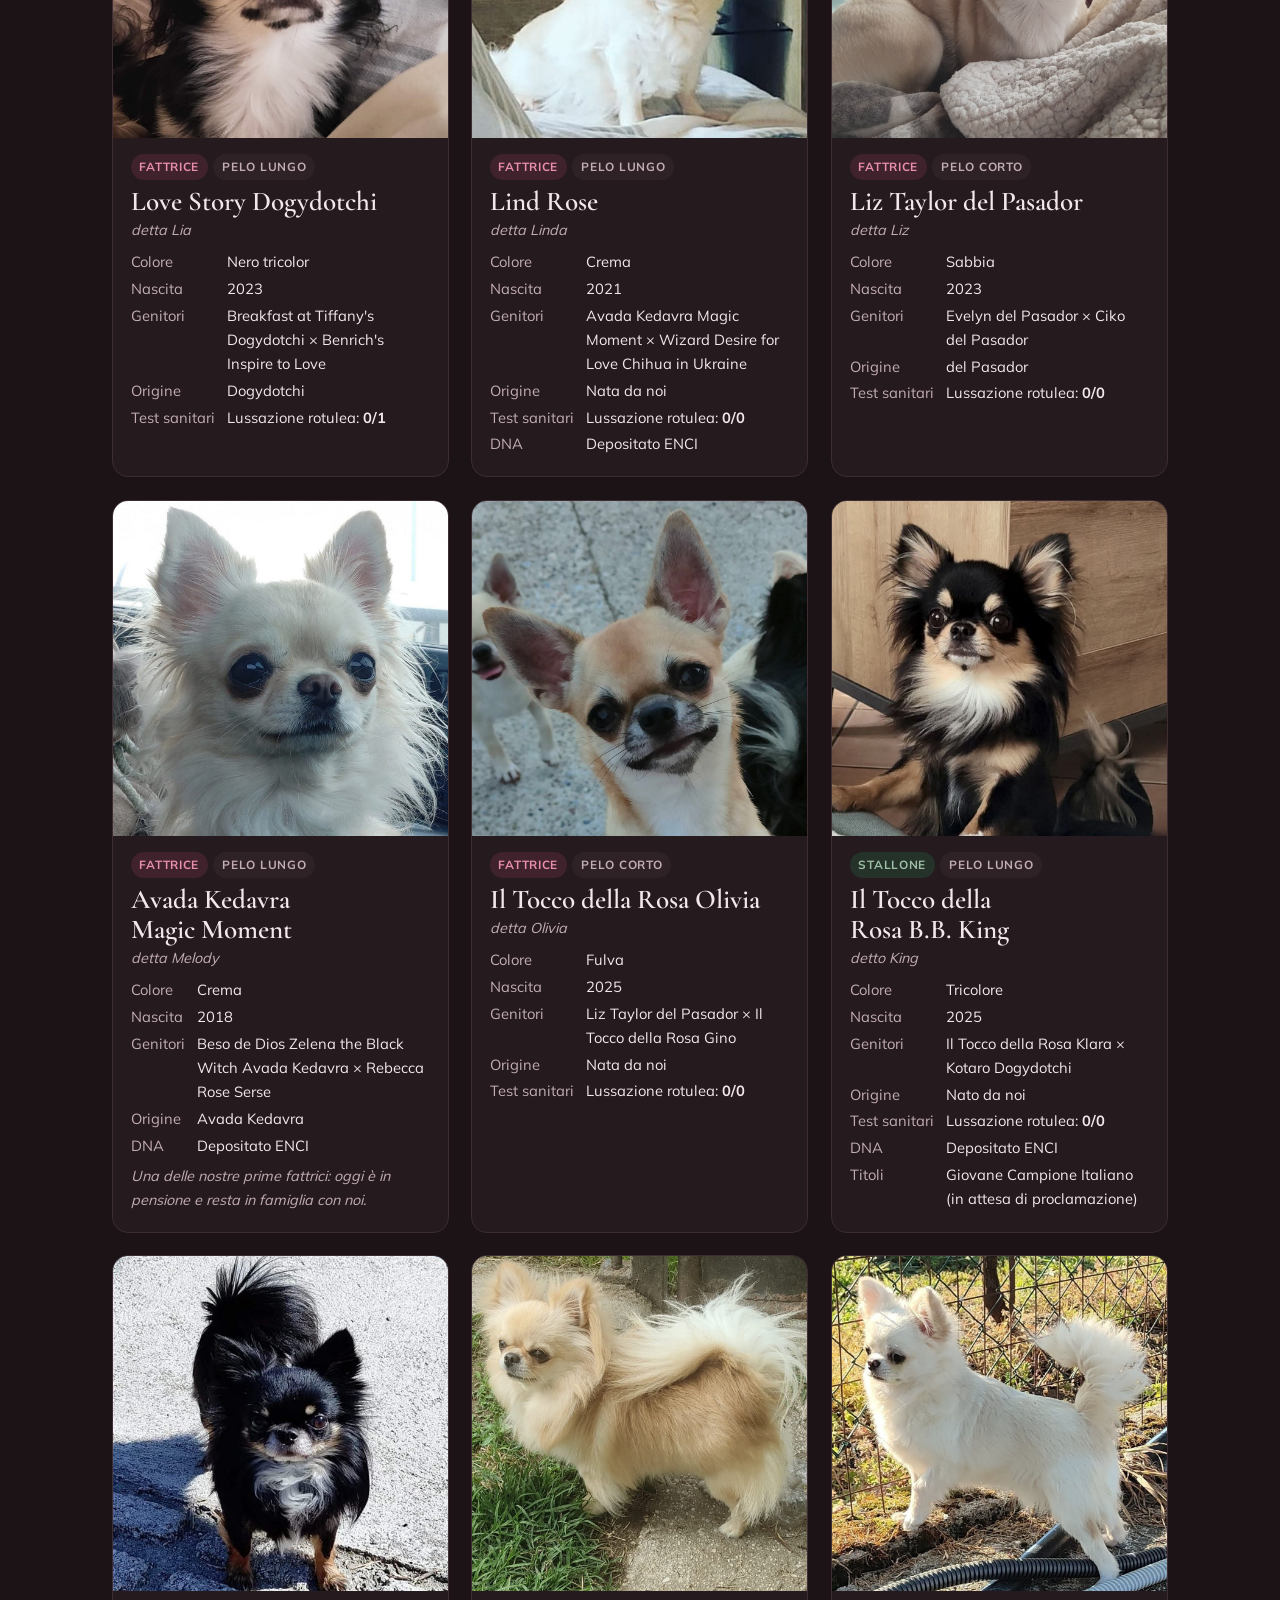
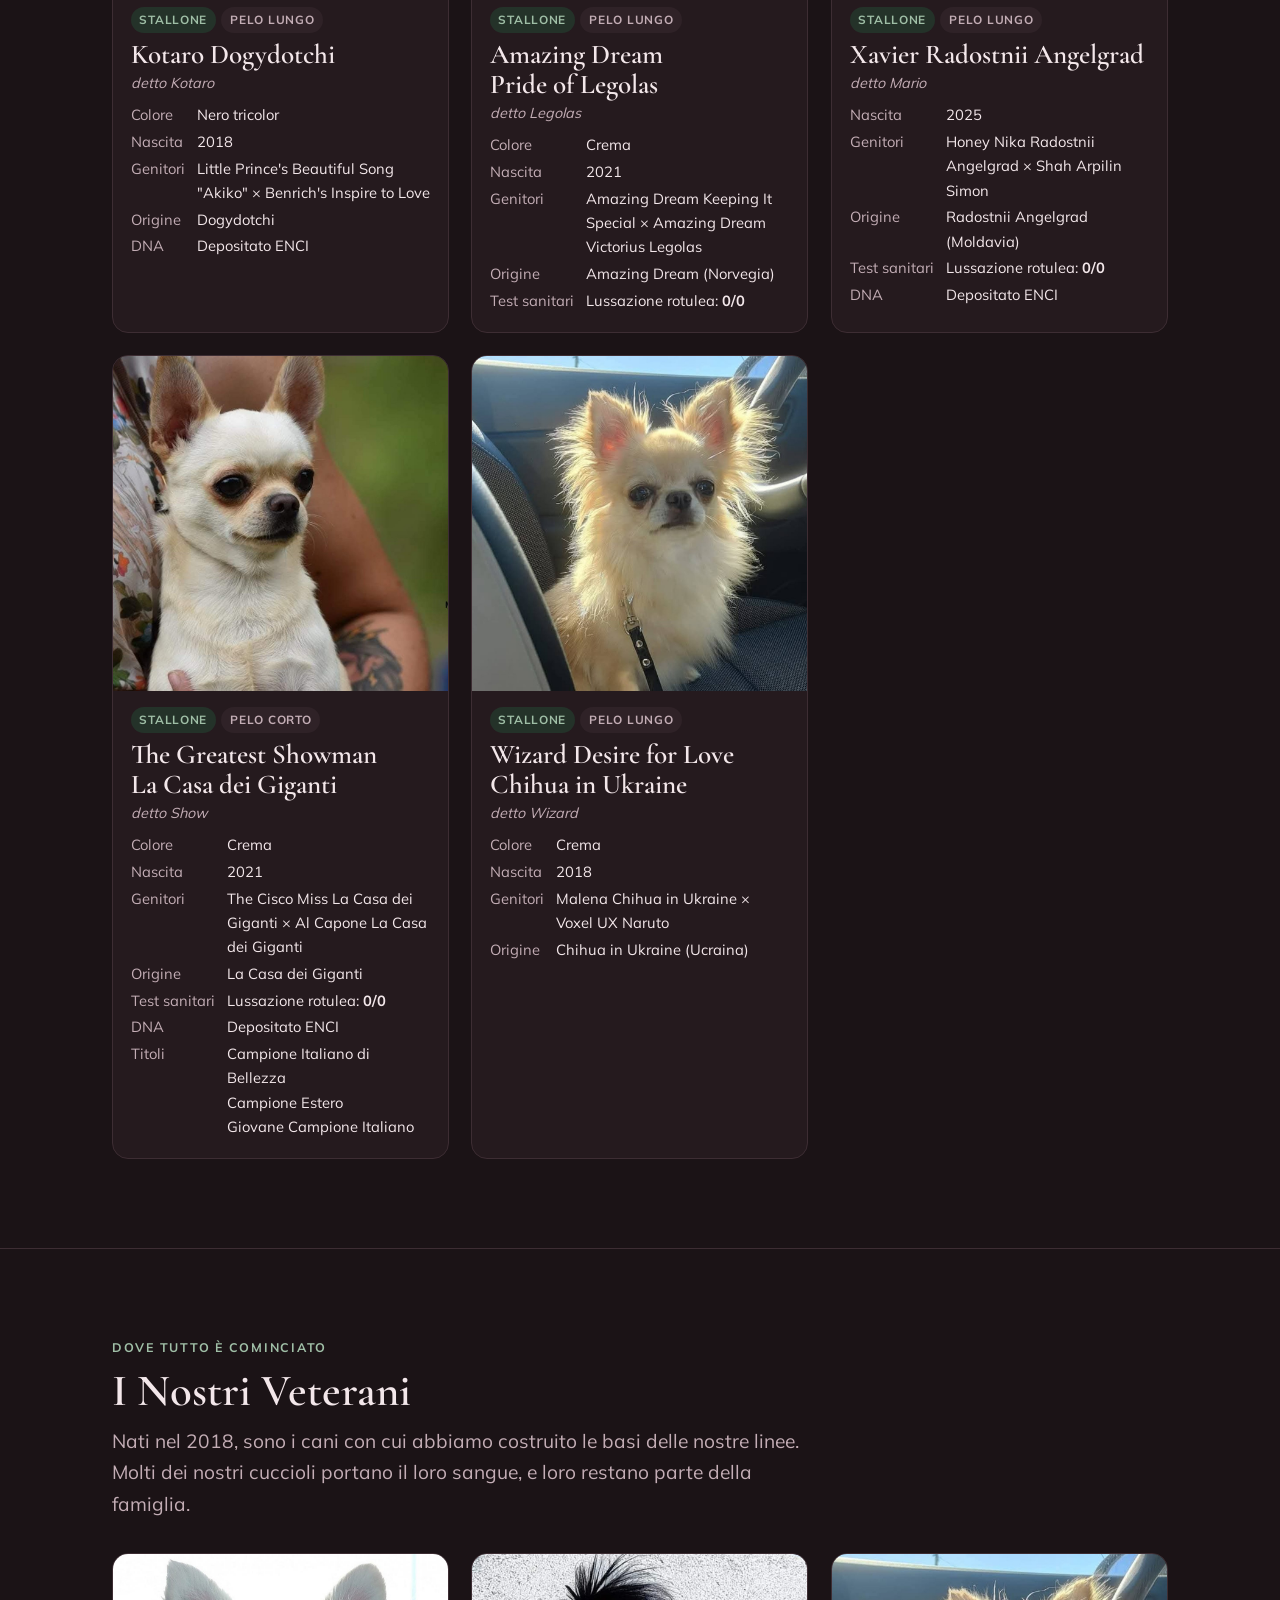
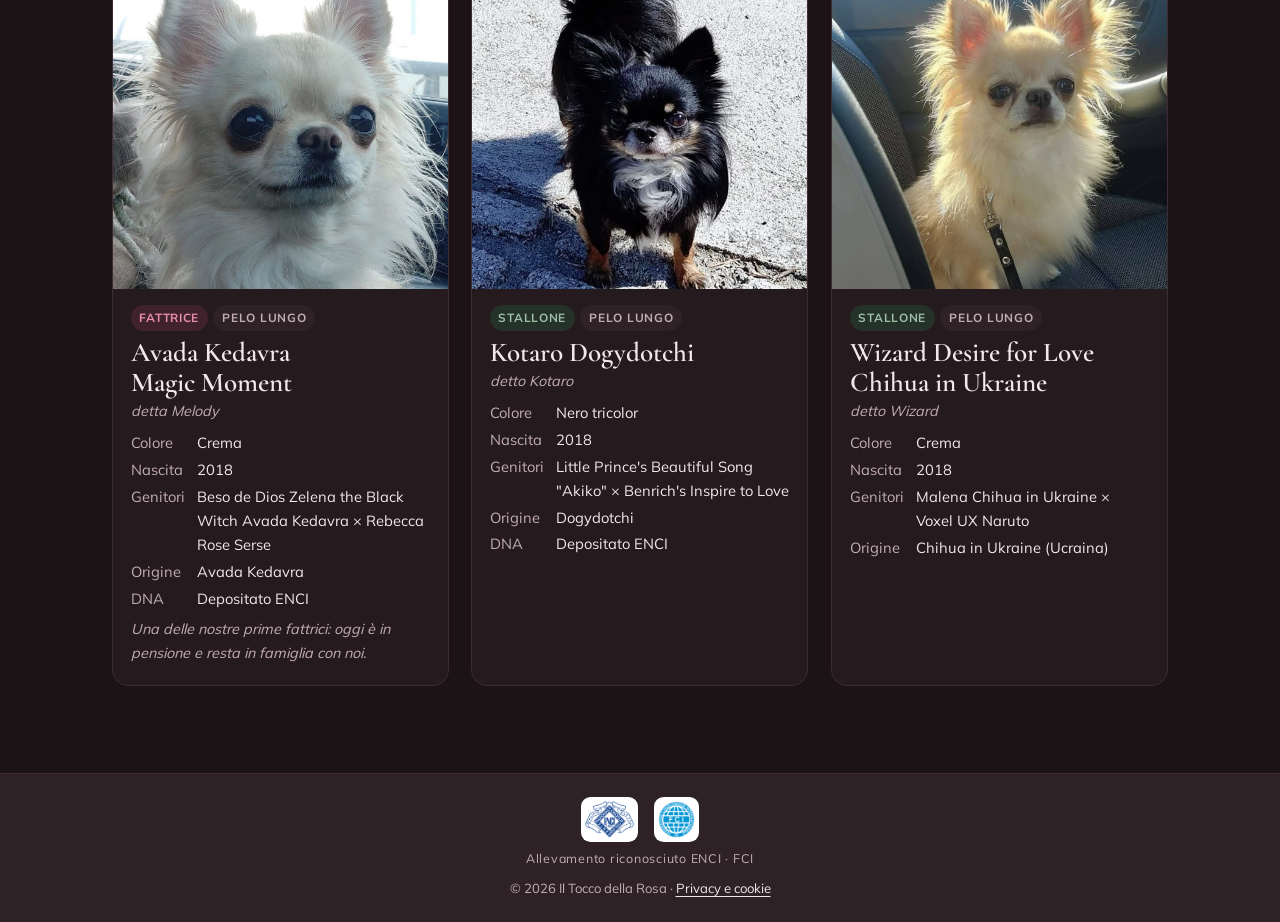
==== commit 2997e472: "Sito sempre in modalità scura Co-Authored-By: Claude Sonnet 5.5 <noreply@anthropic.com> Claude-Sessi" ====
--- a/cani.html
+++ b/cani.html
@@ -15,6 +15,8 @@
 <meta property="og:image" content="https://www.iltoccodellarosa.it/assets/img/logo.png">
 <link rel="icon" href="assets/img/favicon.png" type="image/png">
 <link rel="apple-touch-icon" href="assets/img/apple-touch-icon.png">
+<meta name="color-scheme" content="dark">
+<meta name="theme-color" content="#1b1316">
 <link rel="stylesheet" href="assets/style.css">
 </head>
 <body>
--- a/assets/style.css
+++ b/assets/style.css
@@ -7,23 +7,23 @@
 @font-face{font-family:'Mulish';font-style:normal;font-weight:400 700;font-display:swap;src:url('fonts/mulish.woff2') format('woff2')}
 
 :root{
-  --bg:#fbf5f4;          /* carta rosata */
-  --surface:#ffffff;
-  --surface-2:#f4e8e7;
-  --ink:#2a1a21;
-  --muted:#6f5c64;
-  --line:#e7d6d7;
-  --rosa:#8c2a4b;        /* rosa antica, colore principale */
-  --rosa-soft:#f2dbe1;
-  --foglia:#5f7f66;      /* verde foglia, secondario */
-  --foglia-soft:#e3ece4;
-  --wa:#1f8f52;
-  --on-accent:#ffffff;
+  --bg:#1b1316;          /* carta rosata */
+  --surface:#251a1e;
+  --surface-2:#2f2227;
+  --ink:#f3e7ea;
+  --muted:#c3adb5;
+  --line:#3d2d33;
+  --rosa:#e88fab;        /* rosa antica, colore principale */
+  --rosa-soft:#40222d;
+  --foglia:#9fbea6;      /* verde foglia, secondario */
+  --foglia-soft:#243229;
+  --wa:#37b26f;
+  --on-accent:#1b1316;
   --display:'Cormorant Garamond', 'Iowan Old Style', Georgia, serif;
   --body:'Mulish', 'Segoe UI', system-ui, -apple-system, sans-serif;
   --petalo:2.2rem .5rem 2.2rem .5rem;
   --wrap:68rem;
-  color-scheme:light;
+  color-scheme:dark;
 }
 @media (prefers-color-scheme:dark){:root:not([data-theme="light"]){
   --bg:#1b1316;--surface:#251a1e;--surface-2:#2f2227;--ink:#f3e7ea;--muted:#c3adb5;--line:#3d2d33;
@@ -34,7 +34,7 @@
 
 *,*::before,*::after{box-sizing:border-box}
 html{-webkit-text-size-adjust:100%}
-body::after{content:"";position:fixed;inset:0;z-index:-1;pointer-events:none;background:var(--rosa);opacity:.07;-webkit-mask:url(img/sfondo.svg) repeat 0 0/520px;mask:url(img/sfondo.svg) repeat 0 0/520px}
+body::after{content:"";position:fixed;inset:0;z-index:-1;pointer-events:none;background:var(--rosa);opacity:.035;-webkit-mask:url(img/sfondo.svg) repeat 0 0/520px;mask:url(img/sfondo.svg) repeat 0 0/520px}
 @media (prefers-color-scheme:dark){:root:not([data-theme="light"]) body::after{opacity:.035}}
 :root[data-theme="dark"] body::after{opacity:.035}
 body{margin:0;background:var(--bg);isolation:isolate;color:var(--ink);font-family:var(--body);font-size:1.0625rem;line-height:1.65}
@@ -197,8 +197,11 @@
 .consenso{display:grid;grid-template-columns:auto 1fr;gap:.6rem;font-size:.92rem;align-items:start}
 .consenso input{margin-top:.35rem;width:1.1rem;height:1.1rem;accent-color:var(--rosa)}
 .esito{border-radius:.7rem;padding:.8rem 1rem;font-weight:600}
-.esito.ok{background:var(--foglia-soft);color:var(--ink)}
-.esito.errore{background:var(--rosa-soft);color:var(--ink)}
+.esito.ok{background:var(--foglia-soft);color:var(--ink);border:2px solid var(--foglia);padding:1.1rem 1.2rem;font-size:1.15rem;line-height:1.4;text-align:center;margin-top:1rem}
+.esito.ok::before{content:"\2713";display:block;font-size:2rem;line-height:1;margin-bottom:.4rem;color:var(--foglia)}
+.esito.errore{background:var(--rosa-soft);color:var(--ink);border:2px solid var(--rosa);padding:1.1rem 1.2rem;font-size:1.1rem;text-align:center;margin-top:1rem}
+.esito:focus{outline:none}
+.esito{scroll-margin:7rem 0 3rem}
 .nascosto{position:absolute;left:-9999px;width:1px;height:1px;overflow:hidden}
 
 /* testo lungo (privacy) */
@@ -316,3 +319,13 @@
 .didascalia{text-align:center;font-style:italic;font-size:.9rem;opacity:.8;margin-top:.6rem}
 .cane .credito{font-size:.75rem;font-style:italic;color:var(--muted);text-align:center;margin:.35rem .8rem 0}
 [data-copertina] .petalo{aspect-ratio:.92}
+.rotazione{display:grid;background:#fff;border-radius:.8rem;overflow:hidden;box-shadow:0 8px 24px -12px rgba(60,20,40,.35);color:#2b1d24;padding-bottom:.4rem}
+.rotazione figure{grid-area:1/1;margin:0;opacity:0;transition:opacity .8s ease;pointer-events:none}
+.rotazione figure.attiva{opacity:1;pointer-events:auto}
+.rotazione img{width:100%;height:auto;display:block}
+.rotazione figcaption{padding:.4rem 1rem .2rem;font-size:.88rem;line-height:1.45;text-align:center}
+.rotazione .legenda-rot{grid-area:2/1;margin:0;padding:.1rem 1rem;font-size:.75rem;font-style:italic;text-align:center;opacity:.7}
+.rotazione .punti-rot{grid-area:3/1;display:flex;justify-content:center;gap:.5rem;padding:.4rem 0 .5rem}
+.rotazione .punti-rot button{width:.7rem;height:.7rem;padding:0;border-radius:50%;border:1px solid var(--rosa);background:#fff;cursor:pointer}
+.rotazione .punti-rot button.attivo{background:var(--rosa)}
+@media (prefers-reduced-motion:reduce){.rotazione figure{transition:none}}
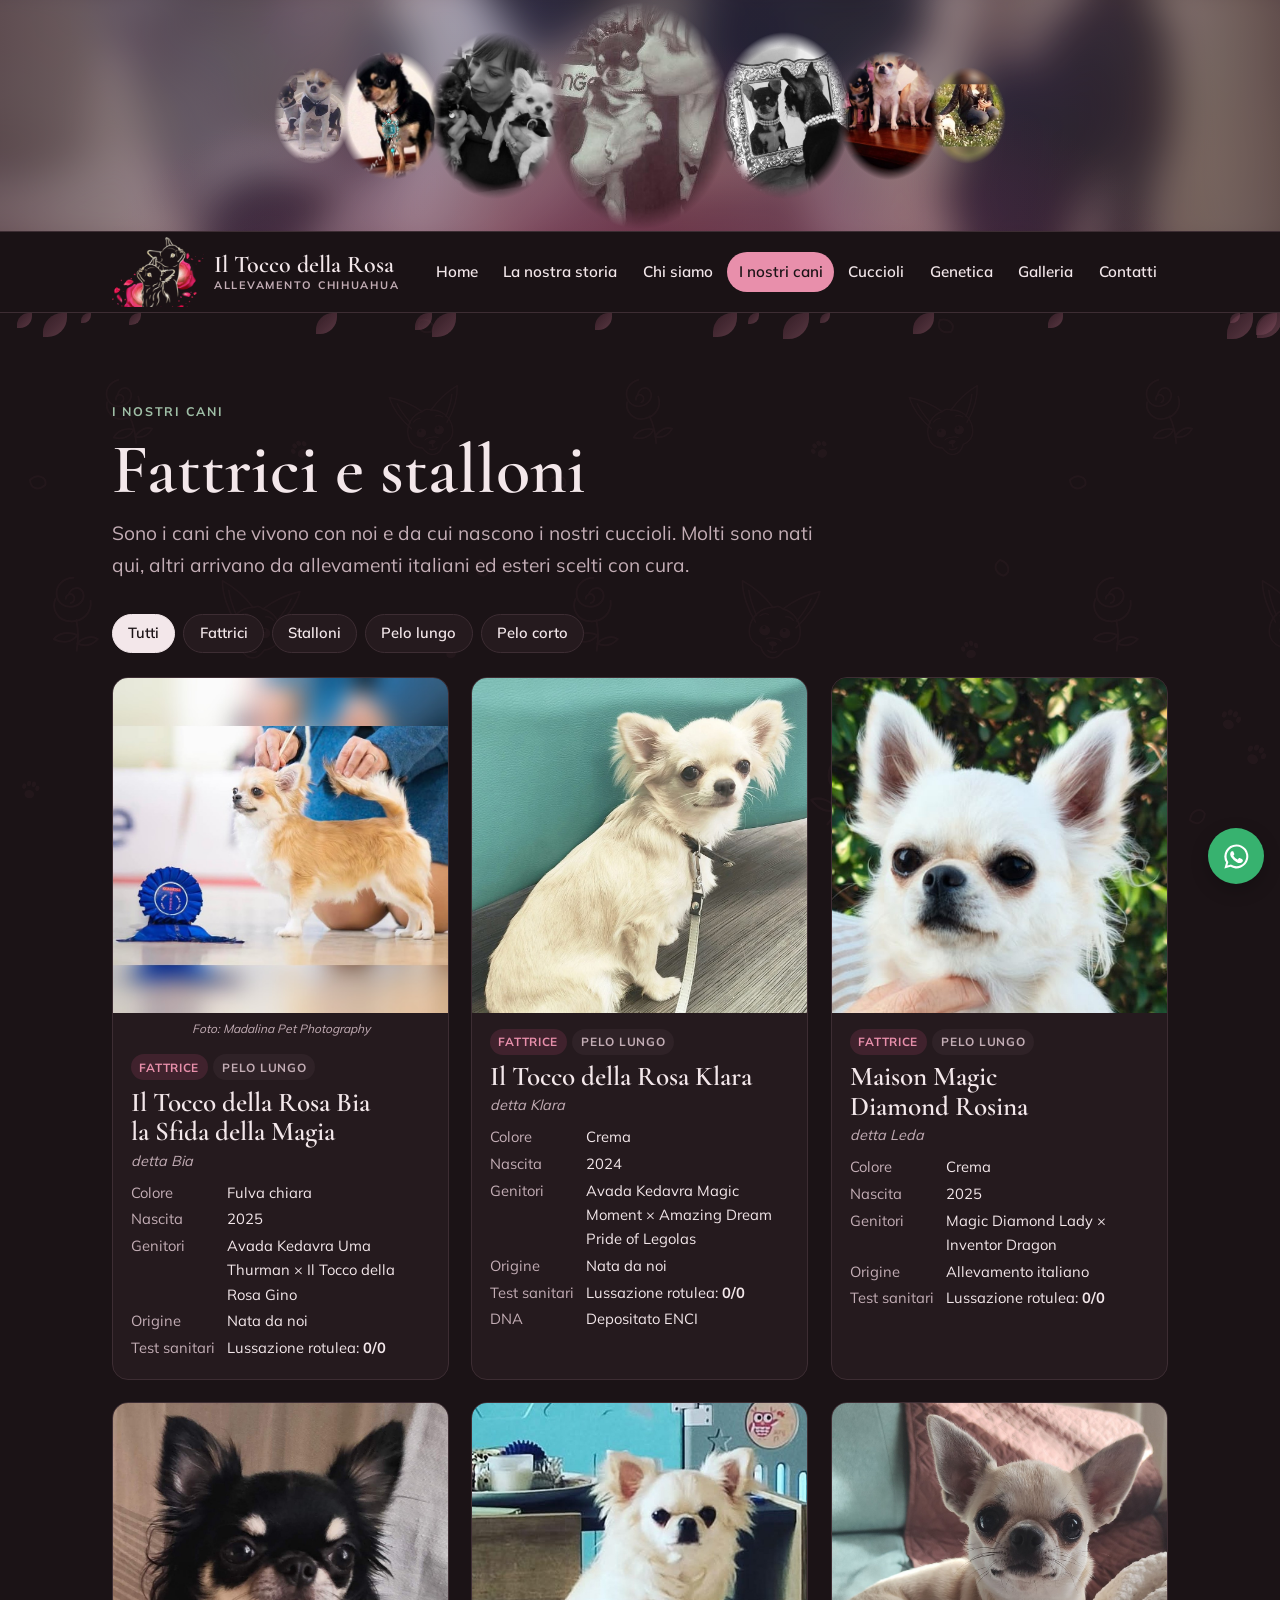
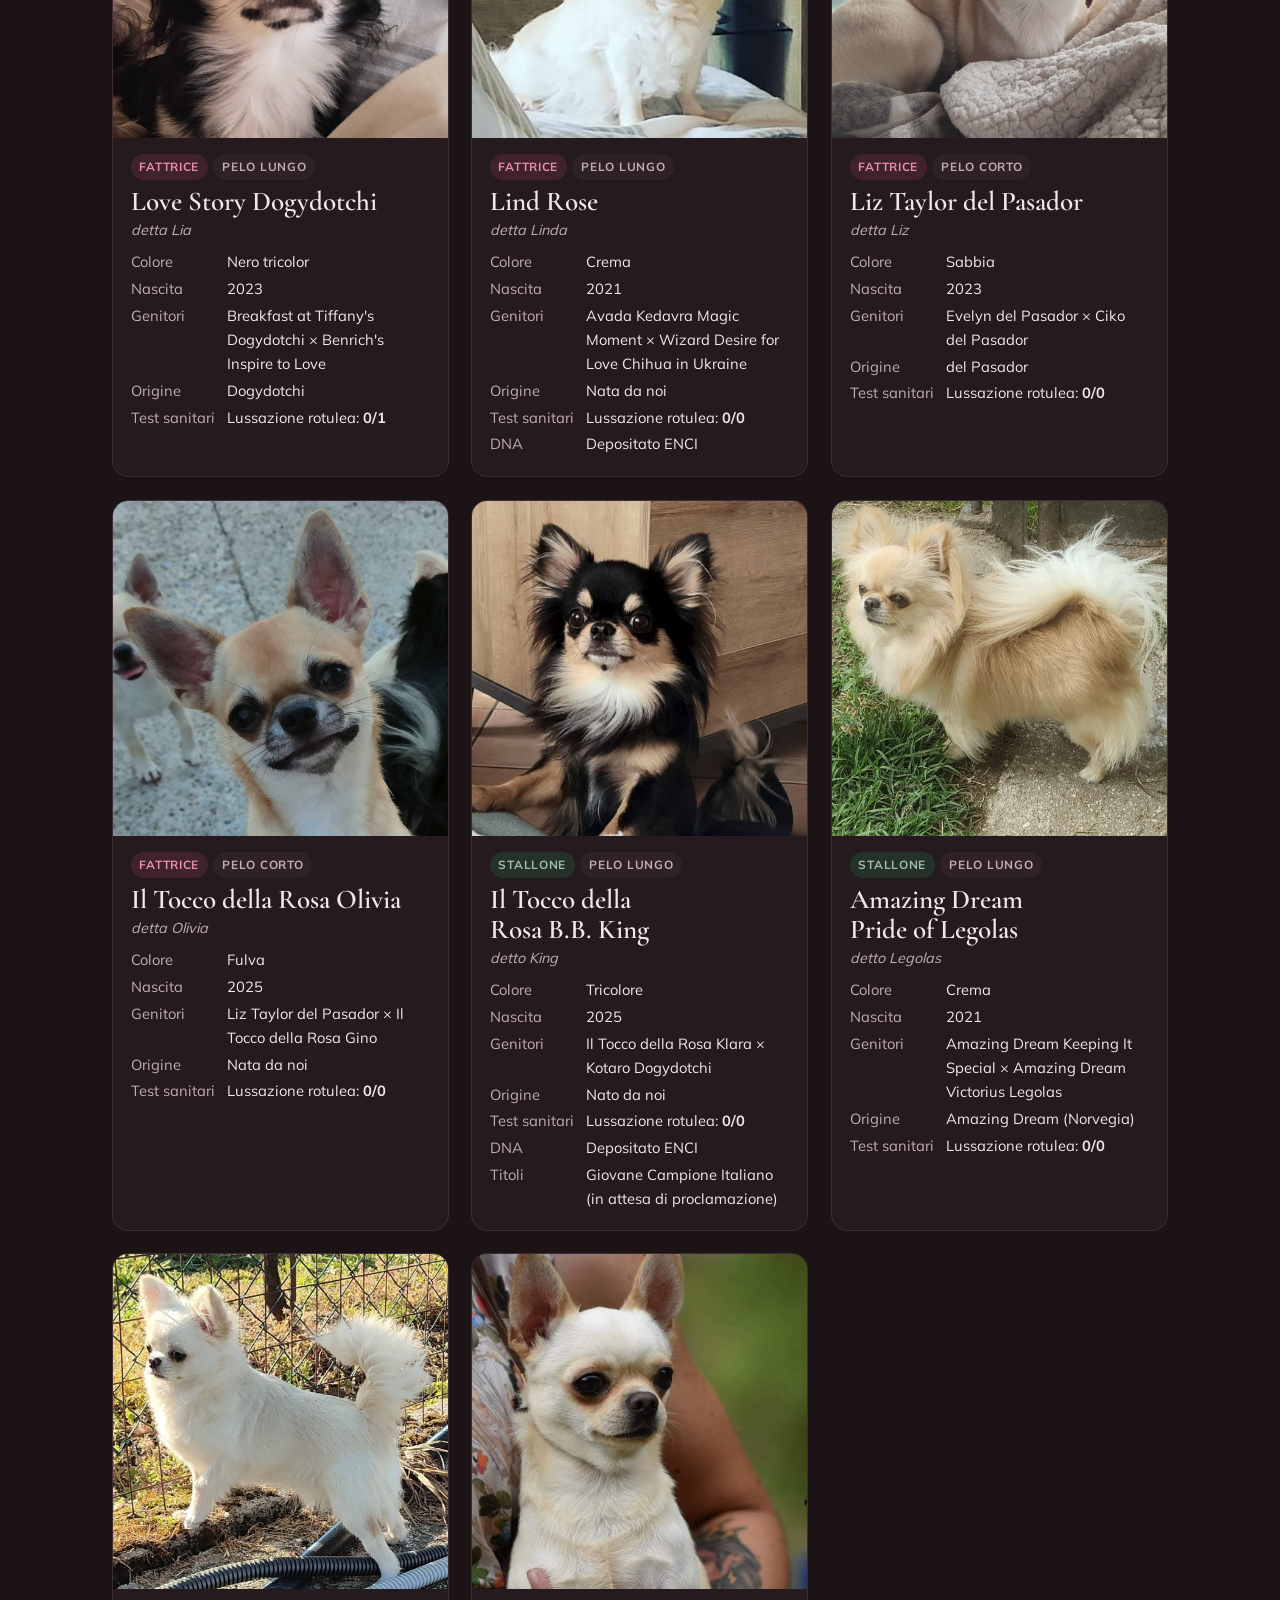
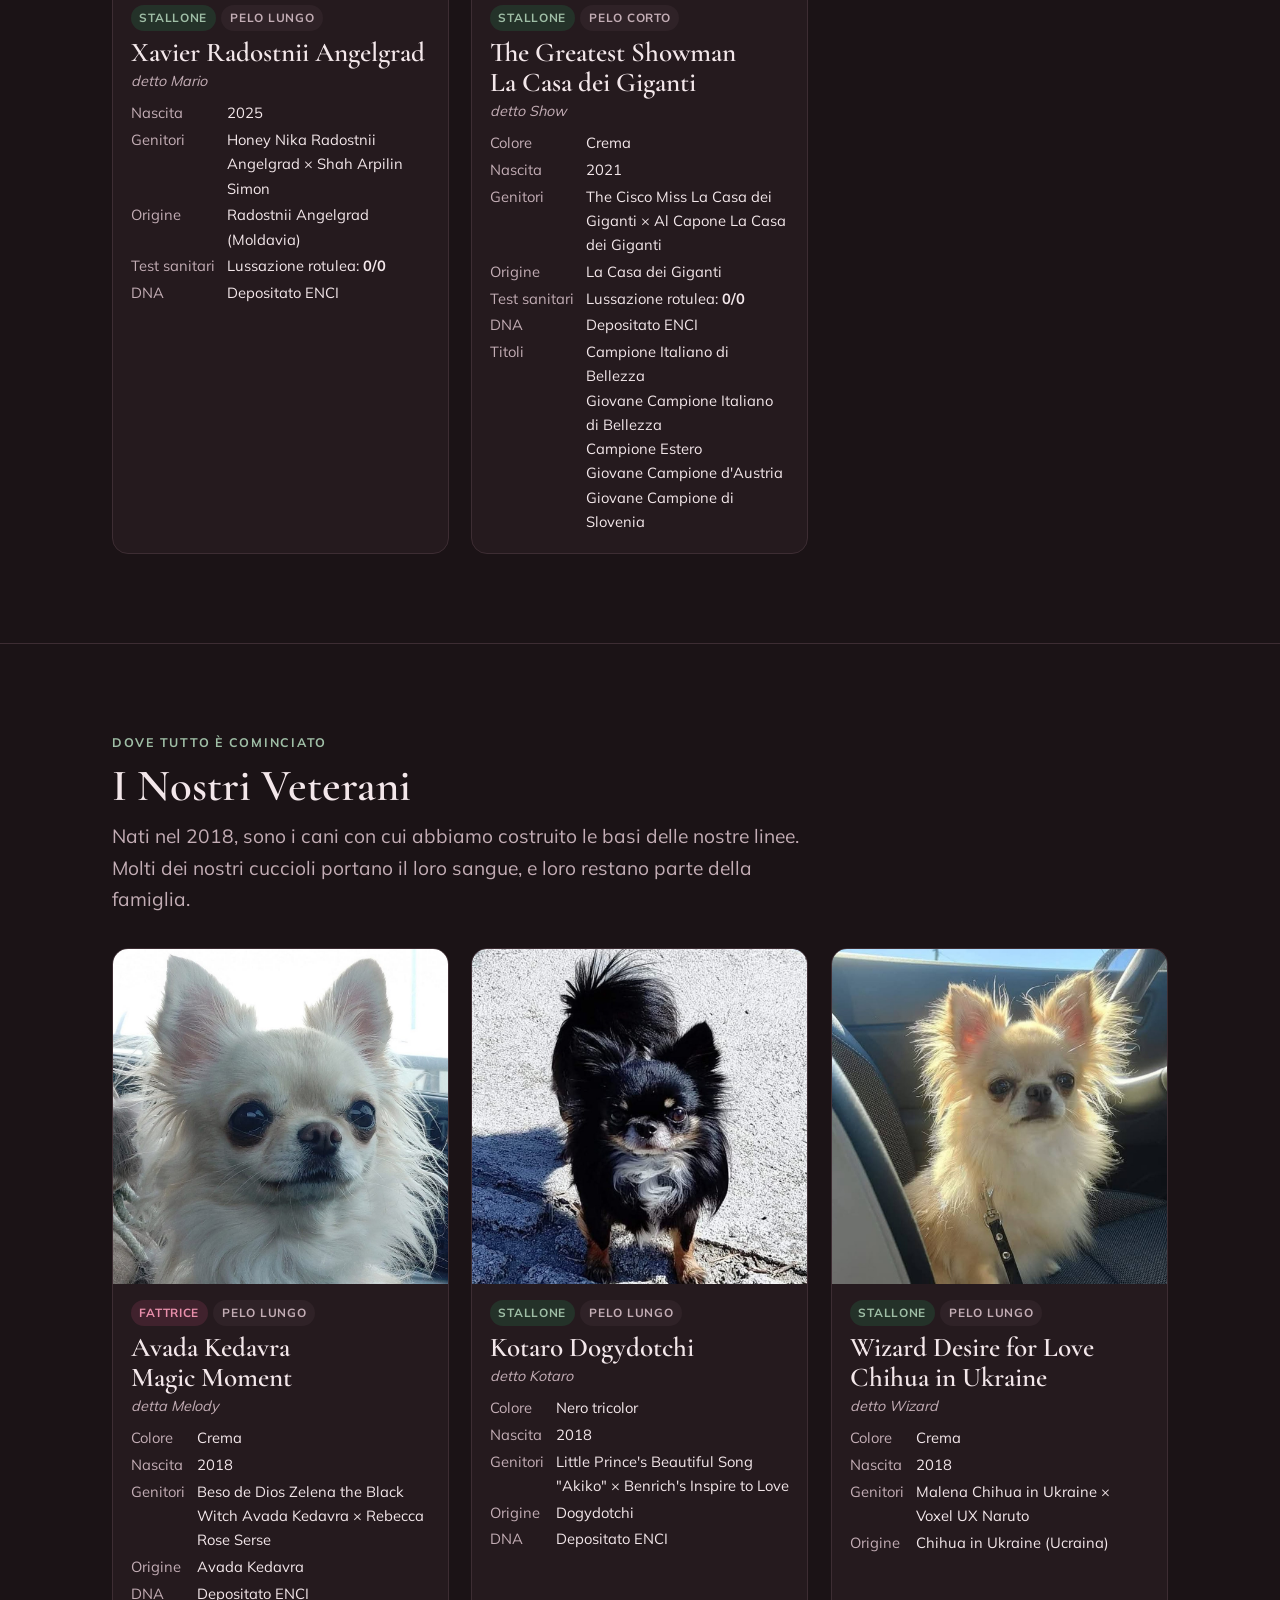
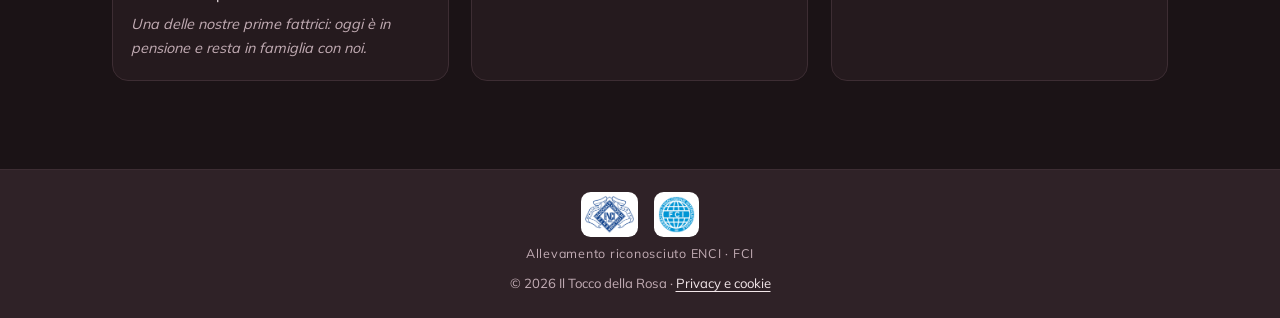
==== commit 1584f3a9: "Menu: di nuovo visibile la voce Cuccioli Co-Authored-By: Claude Sonnet 5.5 <noreply@anthropic.com> C" ====
--- a/cani.html
+++ b/cani.html
@@ -25,7 +25,7 @@
   <div class="wrap">
     <a class="marchio" href="index.html"><img src="assets/img/emblema.png" alt="" width="240" height="183"><span>Il Tocco della Rosa<small>Allevamento Chihuahua</small></span></a>
     <button class="menu-btn" type="button" aria-expanded="false" aria-controls="menu">Menu</button>
-    <nav class="principale" id="menu" aria-label="Menu principale"><ul><li><a href="index.html">Home</a></li><li><a href="storia.html">La nostra storia</a></li><li><a href="chi-siamo.html">Chi siamo</a></li><li><a href="cani.html" aria-current="page">I nostri cani</a></li><li><a href="genetica.html">Genetica</a></li><li><a href="galleria.html">Galleria</a></li><li><a href="contatti.html">Contatti</a></li></ul></nav>
+    <nav class="principale" id="menu" aria-label="Menu principale"><ul><li><a href="index.html">Home</a></li><li><a href="storia.html">La nostra storia</a></li><li><a href="chi-siamo.html">Chi siamo</a></li><li><a href="cani.html" aria-current="page">I nostri cani</a></li><li><a href="cuccioli.html">Cuccioli</a></li><li><a href="genetica.html">Genetica</a></li><li><a href="galleria.html">Galleria</a></li><li><a href="contatti.html">Contatti</a></li></ul></nav>
   </div>
 </header>
 <main>
@@ -68,7 +68,7 @@
     </div>
     <div>
       <h2>Pagine</h2>
-      <ul><li><a href="storia.html">La nostra storia</a></li><li><a href="chi-siamo.html">Chi siamo</a></li><li><a href="cani.html">I nostri cani</a></li><li><a href="genetica.html">Genetica</a></li><li><a href="galleria.html">Galleria</a></li><li><a href="contatti.html">Contatti</a></li></ul>
+      <ul><li><a href="storia.html">La nostra storia</a></li><li><a href="chi-siamo.html">Chi siamo</a></li><li><a href="cani.html">I nostri cani</a></li><li><a href="cuccioli.html">Cuccioli</a></li><li><a href="genetica.html">Genetica</a></li><li><a href="galleria.html">Galleria</a></li><li><a href="contatti.html">Contatti</a></li></ul>
     </div>
     <div>
       <h2>Contatti</h2>
--- a/assets/style.css
+++ b/assets/style.css
@@ -329,3 +329,20 @@
 .rotazione .punti-rot button{width:.7rem;height:.7rem;padding:0;border-radius:50%;border:1px solid var(--rosa);background:#fff;cursor:pointer}
 .rotazione .punti-rot button.attivo{background:var(--rosa)}
 @media (prefers-reduced-motion:reduce){.rotazione figure{transition:none}}
+@media (max-width:50rem){.apertura h1{white-space:nowrap;font-size:clamp(1.9rem,9.2vw,3.4rem)}}
+@media (max-width:40rem){.marchio span{font-size:1.2rem;white-space:nowrap}.marchio small{font-size:.6rem;letter-spacing:.12em}}
+
+/* sezione galleria catalogata per cane */
+.gruppo-cane{grid-column:1/-1;margin-top:1.6rem}
+.gruppo-cane h2{display:flex;align-items:center;gap:.8rem;color:var(--rosa);margin:0 0 .2rem}
+.gruppo-cane h2::after{content:"";flex:1;height:1px;background:currentColor;opacity:.25}
+.titoli-cane{margin:0 0 .8rem;font-size:.9rem;opacity:.75}
+.griglia-cane{display:grid;grid-template-columns:repeat(auto-fill,minmax(200px,1fr));gap:1rem}
+.galleria .petalo.doc{aspect-ratio:4/3;border-radius:.6rem;background:#fff}
+.galleria .petalo.doc img{object-fit:contain}
+.galleria figcaption small{opacity:.75}
+.lightbox .sfoglia{display:flex;gap:.8rem;justify-content:center;margin-top:.8rem}
+.lightbox .sfoglia button{position:static}
+.copertina-sez img.intera{object-fit:contain;background:#1b1316}
+.copertina-sez img.giro{position:absolute;inset:0;width:100%;height:100%;object-fit:cover;opacity:0;transition:opacity .25s}
+.copertina-sez img.giro.on{opacity:1}
